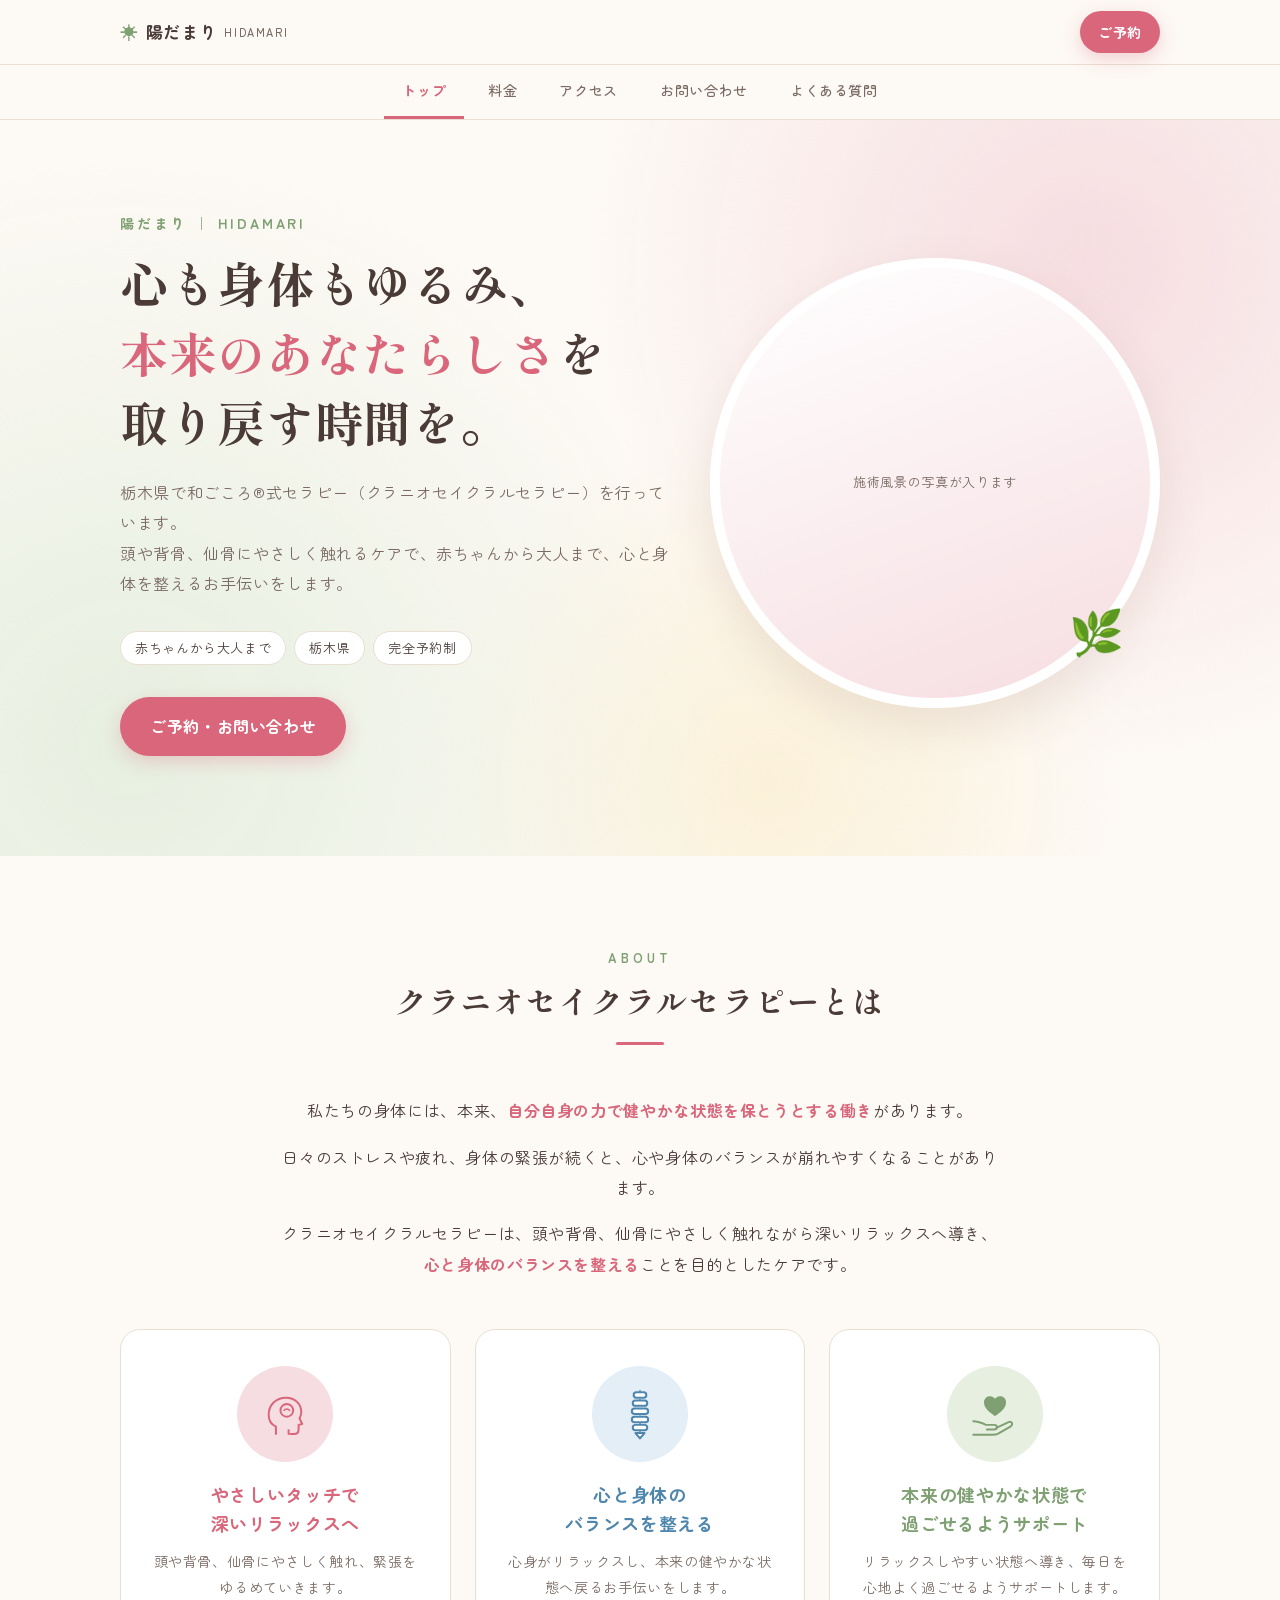
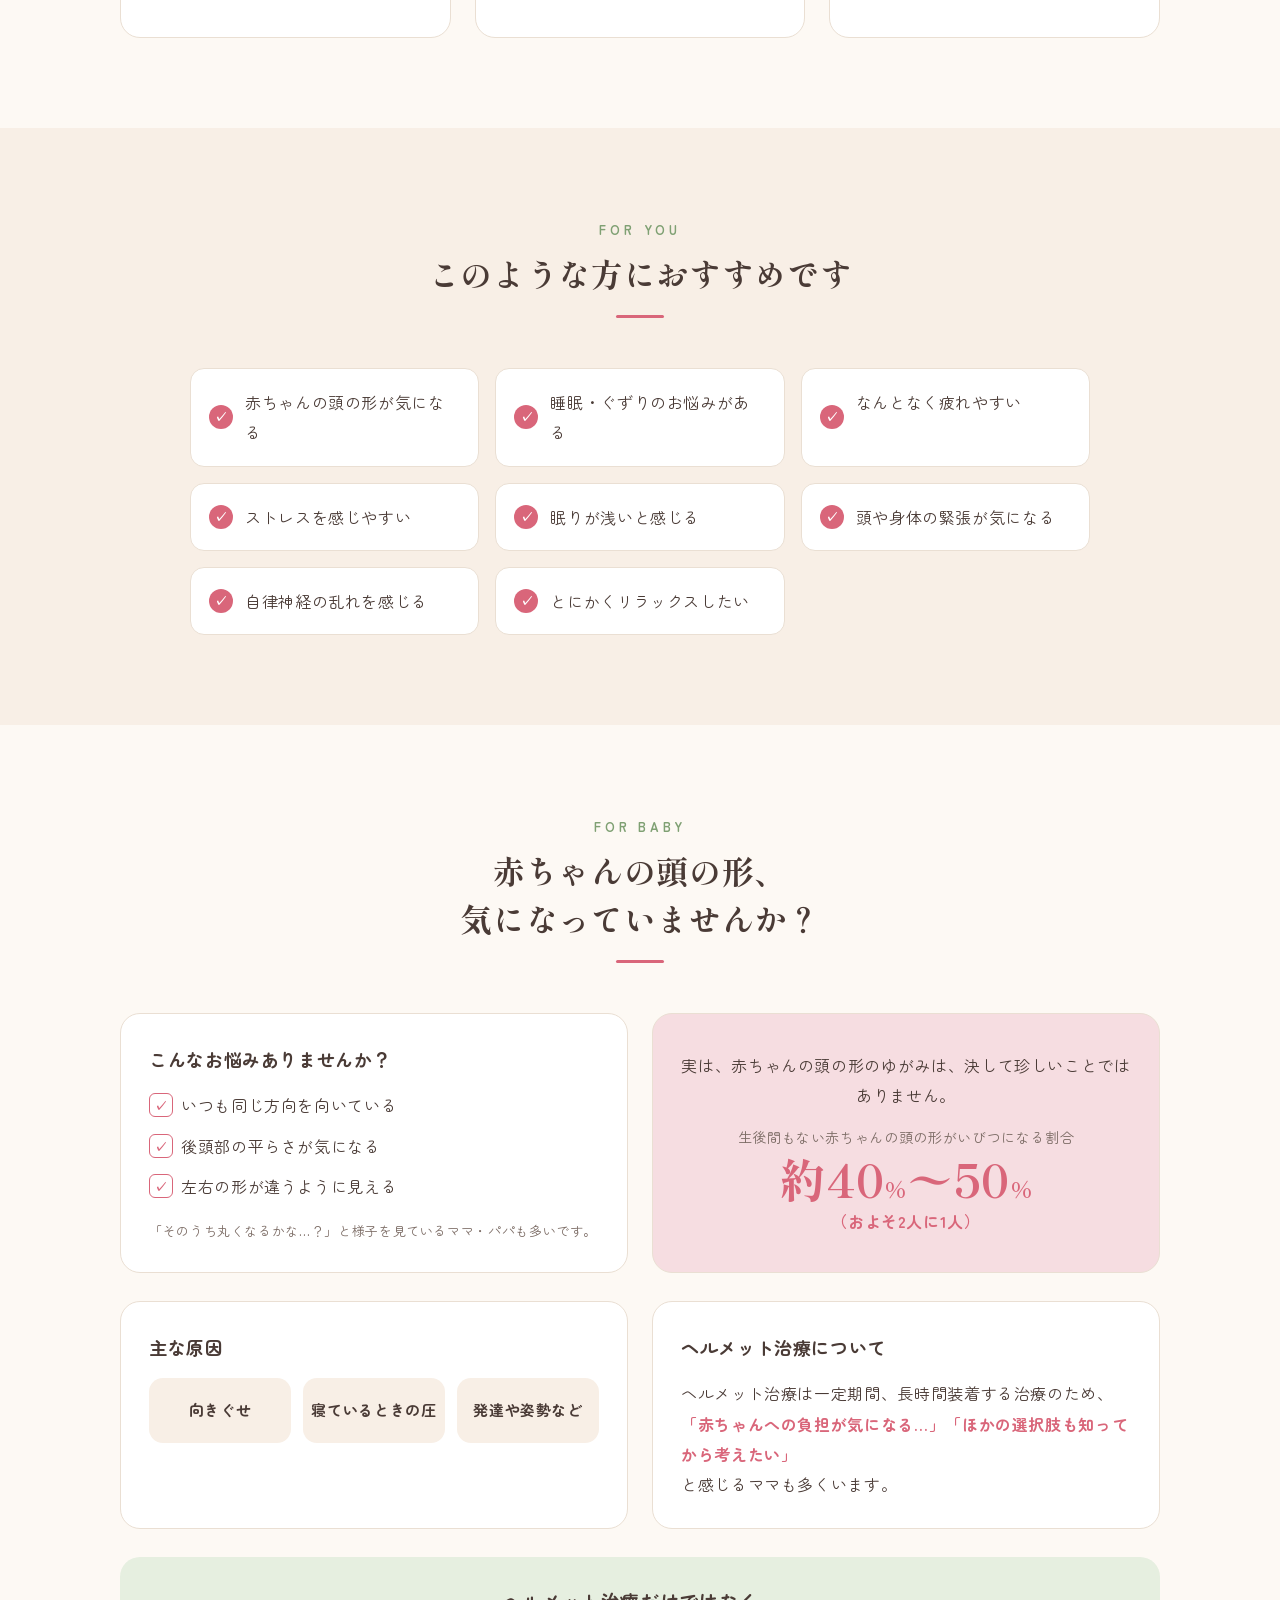
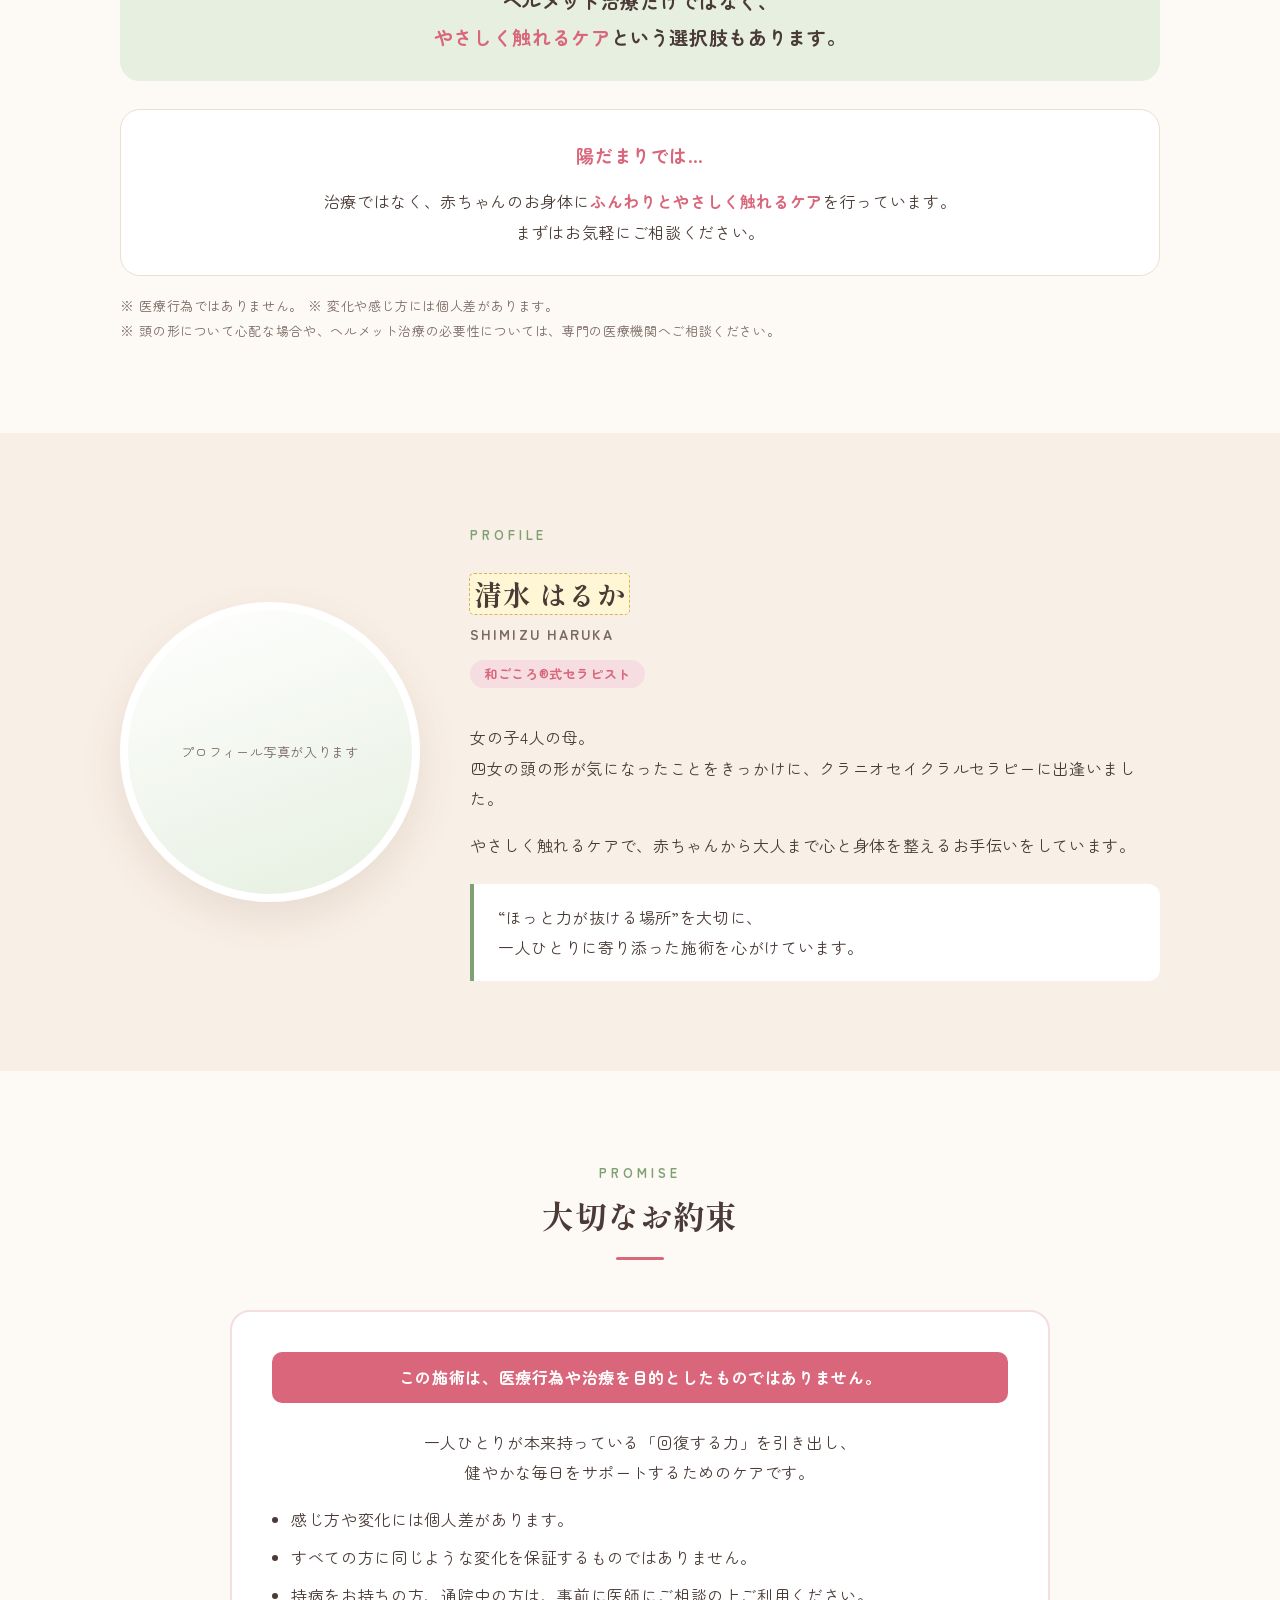
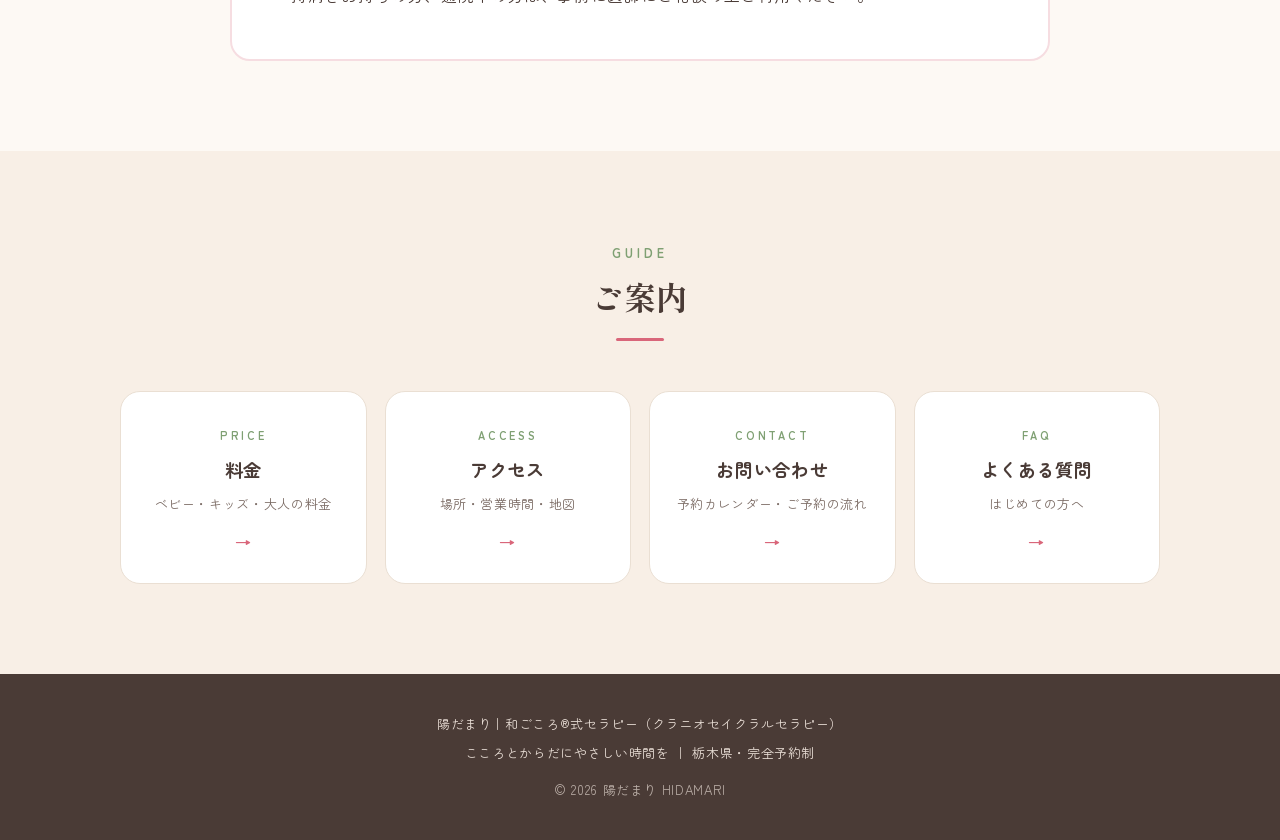
==== index.html @ 3ae7d1ed "Add files via upload" ====
<!doctype html>
<html lang="ja">
<head>
<meta charset="utf-8">
<meta name="viewport" content="width=device-width, initial-scale=1">
<meta name="robots" content="noindex, nofollow">
<title>陽だまり｜和ごころ®式セラピー（栃木県・完全予約制）</title>
<meta name="description" content="栃木県で和ごころ®式セラピー（クラニオセイクラルセラピー）を行っています。赤ちゃんから大人まで、やさしく触れるケアで心と身体を整えるお手伝いをします。完全予約制。">
<link rel="preconnect" href="https://fonts.googleapis.com">
<link rel="preconnect" href="https://fonts.gstatic.com" crossorigin>
<link href="https://fonts.googleapis.com/css2?family=Zen+Maru+Gothic:wght@400;500;700&family=Shippori+Mincho:wght@500;700&display=swap" rel="stylesheet">
<link rel="stylesheet" href="style.css">
</head>
<body>

<header class="site">
  <div class="wrap">
    <a href="index.html" class="logo"><span class="leaf">☀</span>陽だまり <small>HIDAMARI</small></a>
    <a href="contact.html" class="btn small">ご予約</a>
  </div>
  <nav class="tabs" aria-label="ページ">
    <ul>
      <li><a href="index.html" aria-current="page">トップ</a></li>
      <li><a href="price.html">料金</a></li>
      <li><a href="access.html">アクセス</a></li>
      <li><a href="contact.html">お問い合わせ</a></li>
      <li><a href="faq.html">よくある質問</a></li>
    </ul>
  </nav>
</header>

<main>

  <!-- HERO -->
  <div class="hero">
    <div class="wrap">
      <div>
        <div class="eyebrow">陽だまり ｜ HIDAMARI</div>
        <h1 class="mincho">心も身体もゆるみ、<br><em>本来のあなたらしさ</em>を<br>取り戻す時間を。</h1>
        <p class="lead">
          栃木県で和ごころ®式セラピー（クラニオセイクラルセラピー）を行っています。<br>
          頭や背骨、仙骨にやさしく触れるケアで、赤ちゃんから大人まで、心と身体を整えるお手伝いをします。
        </p>
        <div class="tags">
          <span>赤ちゃんから大人まで</span>
          <span>栃木県</span>
          <span>完全予約制</span>
        </div>
        <a href="contact.html" class="btn">ご予約・お問い合わせ</a>
      </div>
      <div class="hero-visual">施術風景の写真が入ります</div>
    </div>
  </div>

  <!-- ABOUT -->
  <section id="about">
    <div class="wrap">
      <div class="sec-head">
        <div class="en">ABOUT</div>
        <h2 class="mincho">クラニオセイクラルセラピーとは</h2>
      </div>
      <div class="about-text">
        <p>私たちの身体には、本来、<strong>自分自身の力で健やかな状態を保とうとする働き</strong>があります。</p>
        <p>日々のストレスや疲れ、身体の緊張が続くと、心や身体のバランスが崩れやすくなることがあります。</p>
        <p>クラニオセイクラルセラピーは、頭や背骨、仙骨にやさしく触れながら深いリラックスへ導き、<strong>心と身体のバランスを整える</strong>ことを目的としたケアです。</p>
      </div>
      <div class="features">
        <div class="feature">
          <div class="icon"><svg viewBox="0 0 64 64" width="58" height="58" fill="none" stroke="#d9667a" stroke-width="2.2" stroke-linecap="round" stroke-linejoin="round" aria-hidden="true">
            <path d="M22 54v-8c-4-2-8-6-8-13 0-11 8-19 19-19 10 0 17 7 17 16 0 3-1 5-2 7l3 6-4 1v5c0 3-2 5-5 5h-4v0"/>
            <path d="M36 54v-4"/>
            <circle cx="34" cy="28" r="7" fill="#f6dde1" stroke="#d9667a"/>
            <path d="M31 28c1-2 5-2 6 0" stroke-width="1.8"/>
          </svg></div>
          <h3>やさしいタッチで<br>深いリラックスへ</h3>
          <p>頭や背骨、仙骨にやさしく触れ、緊張をゆるめていきます。</p>
        </div>
        <div class="feature">
          <div class="icon"><svg viewBox="0 0 64 64" width="58" height="58" fill="none" stroke="#4f86ad" stroke-width="2.2" stroke-linecap="round" stroke-linejoin="round" aria-hidden="true">
            <path d="M32 6v52" stroke-width="1.4" stroke-dasharray="2 3"/>
            <rect x="25" y="8" width="14" height="6" rx="3" fill="#fff"/>
            <rect x="24" y="17" width="16" height="6" rx="3" fill="#fff"/>
            <rect x="23" y="26" width="18" height="6" rx="3" fill="#fff"/>
            <rect x="23" y="35" width="18" height="6" rx="3" fill="#fff"/>
            <rect x="24" y="44" width="16" height="6" rx="3" fill="#fff"/>
            <path d="M27 53h10l-5 6z" fill="#fff"/>
          </svg></div>
          <h3>心と身体の<br>バランスを整える</h3>
          <p>心身がリラックスし、本来の健やかな状態へ戻るお手伝いをします。</p>
        </div>
        <div class="feature">
          <div class="icon"><svg viewBox="0 0 64 64" width="58" height="58" fill="none" stroke="#7fa073" stroke-width="2.2" stroke-linecap="round" stroke-linejoin="round" aria-hidden="true">
            <path d="M32 33c-6-4-11-8-11-13a5.5 5.5 0 0 1 11-2 5.5 5.5 0 0 1 11 2c0 5-5 9-11 13z" fill="#7fa073"/>
            <path d="M8 40c6 0 10 2 14 4h9c2 0 3 1 3 2.5S33 49 31 49h-8"/>
            <path d="M34 47l13-6c2-1 4 0 4 2 0 1-1 2-2 3L35 54c-2 1-4 1-6 1H8"/>
          </svg></div>
          <h3>本来の健やかな状態で<br>過ごせるようサポート</h3>
          <p>リラックスしやすい状態へ導き、毎日を心地よく過ごせるようサポートします。</p>
        </div>
      </div>
    </div>
  </section>

  <!-- RECOMMEND -->
  <section class="alt">
    <div class="wrap">
      <div class="sec-head">
        <div class="en">FOR YOU</div>
        <h2 class="mincho">このような方におすすめです</h2>
      </div>
      <ul class="recommend">
        <li>赤ちゃんの頭の形が気になる</li>
        <li>睡眠・ぐずりのお悩みがある</li>
        <li>なんとなく疲れやすい</li>
        <li>ストレスを感じやすい</li>
        <li>眠りが浅いと感じる</li>
        <li>頭や身体の緊張が気になる</li>
        <li>自律神経の乱れを感じる</li>
        <li>とにかくリラックスしたい</li>
      </ul>
    </div>
  </section>

  <!-- BABY HEAD SHAPE -->
  <section id="baby">
    <div class="wrap">
      <div class="sec-head">
        <div class="en">FOR BABY</div>
        <h2 class="mincho">赤ちゃんの頭の形、<br>気になっていませんか？</h2>
      </div>
      <div class="head-intro">
        <div class="box">
          <h3>こんなお悩みありませんか？</h3>
          <ul class="checks">
            <li>いつも同じ方向を向いている</li>
            <li>後頭部の平らさが気になる</li>
            <li>左右の形が違うように見える</li>
          </ul>
          <p class="small-note">「そのうち丸くなるかな…？」と様子を見ているママ・パパも多いです。</p>
        </div>
        <div class="box stat">
          <p style="margin:0">実は、赤ちゃんの頭の形のゆがみは、決して珍しいことではありません。</p>
          <p style="margin:14px 0 0;font-size:14px;color:var(--ink-soft)">生後間もない赤ちゃんの頭の形がいびつになる割合</p>
          <div class="num">約40<small>%</small>〜50<small>%</small></div>
          <p style="margin:0;color:var(--rose);font-weight:700">（およそ2人に1人）</p>
        </div>
      </div>
      <div class="head-intro">
        <div class="box">
          <h3>主な原因</h3>
          <div class="causes">
            <div>向きぐせ</div>
            <div>寝ているときの圧</div>
            <div>発達や姿勢など</div>
          </div>
        </div>
        <div class="box">
          <h3>ヘルメット治療について</h3>
          <p style="margin:0">ヘルメット治療は一定期間、長時間装着する治療のため、<br><strong style="color:var(--rose)">「赤ちゃんへの負担が気になる…」「ほかの選択肢も知ってから考えたい」</strong><br>と感じるママも多くいます。</p>
        </div>
      </div>
      <div class="choice">ヘルメット治療だけではなく、<br><em>やさしく触れるケア</em>という選択肢もあります。</div>
      <div class="box" style="text-align:center">
        <h3 style="color:var(--rose)">陽だまりでは…</h3>
        <p style="margin:0">治療ではなく、赤ちゃんのお身体に<strong style="color:var(--rose)">ふんわりとやさしく触れるケア</strong>を行っています。<br>まずはお気軽にご相談ください。</p>
      </div>
      <p class="small-note">※ 医療行為ではありません。 ※ 変化や感じ方には個人差があります。<br>※ 頭の形について心配な場合や、ヘルメット治療の必要性については、専門の医療機関へご相談ください。</p>
    </div>
  </section>

  <!-- PROFILE -->
  <section id="profile" class="alt">
    <div class="wrap profile">
      <div class="photo">プロフィール写真が入ります</div>
      <div>
        <div class="sec-head" style="text-align:inherit;margin-bottom:20px">
          <div class="en">PROFILE</div>
        </div>
        <h2 class="name mincho"><span class="placeholder">清水 はるか</span><small>SHIMIZU HARUKA</small></h2>
        <span class="role">和ごころ®式セラピスト</span>
        <p>女の子4人の母。<br>四女の頭の形が気になったことをきっかけに、クラニオセイクラルセラピーに出逢いました。</p>
        <p>やさしく触れるケアで、赤ちゃんから大人まで心と身体を整えるお手伝いをしています。</p>
        <blockquote>“ほっと力が抜ける場所”を大切に、<br>一人ひとりに寄り添った施術を心がけています。</blockquote>
      </div>
    </div>
  </section>

  <!-- PROMISE -->
  <section>
    <div class="wrap">
      <div class="sec-head">
        <div class="en">PROMISE</div>
        <h2 class="mincho">大切なお約束</h2>
      </div>
      <div class="promise">
        <div class="ribbon">この施術は、医療行為や治療を目的としたものではありません。</div>
        <p style="text-align:center;margin-top:0">一人ひとりが本来持っている「回復する力」を引き出し、<br>健やかな毎日をサポートするためのケアです。</p>
        <ul>
          <li>感じ方や変化には個人差があります。</li>
          <li>すべての方に同じような変化を保証するものではありません。</li>
          <li>持病をお持ちの方、通院中の方は、事前に医師にご相談の上ご利用ください。</li>
        </ul>
      </div>
    </div>
  </section>

  <!-- PAGE GUIDE -->
  <section class="alt">
    <div class="wrap">
      <div class="sec-head">
        <div class="en">GUIDE</div>
        <h2 class="mincho">ご案内</h2>
      </div>
      <div class="guide">
        <a href="price.html"><span class="g-en">PRICE</span><strong>料金</strong><span class="desc">ベビー・キッズ・大人の料金</span><span class="arrow">→</span></a>
        <a href="access.html"><span class="g-en">ACCESS</span><strong>アクセス</strong><span class="desc">場所・営業時間・地図</span><span class="arrow">→</span></a>
        <a href="contact.html"><span class="g-en">CONTACT</span><strong>お問い合わせ</strong><span class="desc">予約カレンダー・ご予約の流れ</span><span class="arrow">→</span></a>
        <a href="faq.html"><span class="g-en">FAQ</span><strong>よくある質問</strong><span class="desc">はじめての方へ</span><span class="arrow">→</span></a>
      </div>
    </div>
  </section>

</main>

<div class="float-cta"><a href="contact.html" class="btn">ご予約・お問い合わせ</a></div>

<footer>
  <p>陽だまり｜和ごころ®式セラピー（クラニオセイクラルセラピー）</p>
  <p>こころとからだにやさしい時間を ｜ 栃木県・完全予約制</p>
  <p style="margin-top:12px;opacity:.7">&copy; 2026 陽だまり HIDAMARI</p>
</footer>

</body>
</html>
---- style.css ----
:root {
  --bg: #fdf9f4;
  --bg-soft: #f8efe6;
  --card: #ffffff;
  --ink: #4a3b36;
  --ink-soft: #7a6a63;
  --rose: #d9667a;
  --rose-soft: #f6dde1;
  --sage: #7fa073;
  --sage-soft: #e6efe0;
  --sky: #8db6d4;
  --sky-soft: #e3eef6;
  --gold: #d8c39a;
  --line: #eadfd3;
  --radius: 20px;
}
* { box-sizing: border-box; }
html { scroll-behavior: smooth; }
body {
  margin: 0;
  background: var(--bg);
  color: var(--ink);
  font-family: "Zen Maru Gothic", "Hiragino Maru Gothic ProN", "Yu Gothic", sans-serif;
  font-size: 16px;
  line-height: 1.9;
  letter-spacing: .04em;
}
img { max-width: 100%; display: block; }
a { color: inherit; }
.wrap { max-width: 1080px; margin: 0 auto; padding: 0 20px; }
.mincho { font-family: "Shippori Mincho", "Yu Mincho", serif; }

/* ---------- header ---------- */
header.site {
  position: sticky; top: 0; z-index: 50;
  background: rgba(253, 249, 244, .92);
  backdrop-filter: blur(8px);
  border-bottom: 1px solid var(--line);
}
header.site .wrap { display: flex; align-items: center; justify-content: space-between; height: 64px; }
.logo { font-weight: 700; font-size: 17px; text-decoration: none; display: flex; align-items: center; gap: 8px; }
.logo .leaf { color: var(--sage); }
.logo small { font-size: 11px; font-weight: 500; color: var(--ink-soft); letter-spacing: .15em; }

/* page tabs */
nav.tabs { border-top: 1px solid var(--line); }
nav.tabs ul { list-style: none; margin: 0 auto; padding: 0 20px; max-width: 1080px; display: flex; justify-content: center; gap: 6px; }
nav.tabs a {
  display: block; padding: 12px 18px; text-decoration: none; color: var(--ink-soft); font-size: 14px; font-weight: 500;
  border-bottom: 3px solid transparent; white-space: nowrap;
}
nav.tabs a:hover { color: var(--rose); }
nav.tabs a[aria-current="page"] { color: var(--rose); border-bottom-color: var(--rose); font-weight: 700; }

/* page title (sub pages) */
.page-title {
  text-align: center; padding: 60px 20px 50px;
  background:
    radial-gradient(circle at 15% 30%, var(--rose-soft) 0, transparent 40%),
    radial-gradient(circle at 85% 70%, var(--sage-soft) 0, transparent 40%), var(--bg);
}
.page-title .en { color: var(--sage); font-size: 13px; letter-spacing: .3em; font-weight: 700; }
.page-title h1 { font-size: clamp(26px, 4vw, 36px); margin: 6px 0 0; }
.page-title p { color: var(--ink-soft); margin: 12px 0 0; }

/* page guide cards (top page) */
.guide { display: grid; grid-template-columns: repeat(4, 1fr); gap: 18px; }
.guide a {
  display: block; text-decoration: none; background: #fff; border: 1px solid var(--line); border-radius: var(--radius);
  padding: 26px 20px; text-align: center; transition: transform .2s, border-color .2s;
}
.guide a:hover { transform: translateY(-3px); border-color: var(--rose); }
.guide .g-en { font-size: 11px; letter-spacing: .25em; color: var(--sage); font-weight: 700; }
.guide strong { display: block; font-size: 18px; margin: 4px 0 6px; }
.guide span.desc { display: block; font-size: 13px; color: var(--ink-soft); }
.guide .arrow { display: inline-block; margin-top: 10px; color: var(--rose); font-weight: 700; }
.btn {
  display: inline-flex; align-items: center; justify-content: center; gap: 8px;
  padding: 14px 30px; border-radius: 999px;
  background: var(--rose); color: #fff; text-decoration: none; font-weight: 700;
  box-shadow: 0 6px 18px rgba(217, 102, 122, .28);
  transition: transform .2s, box-shadow .2s;
}
.btn:hover { transform: translateY(-2px); box-shadow: 0 10px 22px rgba(217, 102, 122, .34); }
.btn.small { padding: 8px 18px; font-size: 14px; }
.btn.ghost { background: #fff; color: var(--rose); border: 1.5px solid var(--rose); box-shadow: none; }

/* ---------- hero ---------- */
.hero {
  position: relative; overflow: hidden;
  background:
    radial-gradient(circle at 85% 20%, var(--rose-soft) 0, transparent 40%),
    radial-gradient(circle at 10% 85%, var(--sage-soft) 0, transparent 45%),
    radial-gradient(circle at 60% 90%, #fbf1d9 0, transparent 35%),
    var(--bg);
  padding: 90px 0 100px;
}
.hero .wrap { display: grid; grid-template-columns: 1.1fr .9fr; gap: 40px; align-items: center; }
.hero .eyebrow { color: var(--sage); font-weight: 700; font-size: 14px; letter-spacing: .2em; }
.hero h1 { font-size: clamp(30px, 5vw, 48px); line-height: 1.45; margin: 12px 0 20px; font-weight: 700; }
.hero h1 em { font-style: normal; color: var(--rose); }
.hero p.lead { color: var(--ink-soft); margin: 0 0 32px; }
.hero .tags { display: flex; flex-wrap: wrap; gap: 8px; margin-bottom: 32px; }
.hero .tags span { background: #fff; border: 1px solid var(--line); padding: 4px 14px; border-radius: 999px; font-size: 13px; }
.hero-visual {
  aspect-ratio: 1; border-radius: 50%;
  background: linear-gradient(160deg, #fff 0%, var(--rose-soft) 100%);
  border: 10px solid #fff; box-shadow: 0 20px 50px rgba(120, 80, 60, .12);
  display: grid; place-items: center; text-align: center; color: var(--ink-soft); font-size: 13px;
  position: relative;
}
.hero-visual::after {
  content: "🌿"; position: absolute; right: 6%; bottom: 6%; font-size: 44px;
}

/* ---------- sections ---------- */
section { padding: 90px 0; }
section.alt { background: var(--bg-soft); }
.sec-head { text-align: center; margin-bottom: 50px; }
.sec-head .en { color: var(--sage); font-size: 13px; letter-spacing: .3em; font-weight: 700; }
.sec-head h2 { font-size: clamp(24px, 3.4vw, 32px); margin: 6px 0 0; line-height: 1.5; }
.sec-head h2::after {
  content: ""; display: block; width: 48px; height: 3px; border-radius: 3px;
  background: var(--rose); margin: 18px auto 0;
}

/* about */
.about-text { max-width: 720px; margin: 0 auto 50px; text-align: center; }
.about-text strong { color: var(--rose); }
.features { display: grid; grid-template-columns: repeat(3, 1fr); gap: 24px; }
.feature {
  background: var(--card); border-radius: var(--radius); padding: 36px 26px; text-align: center;
  border: 1px solid var(--line);
}
.feature .icon { width: 96px; height: 96px; border-radius: 50%; margin: 0 auto 18px; display: grid; place-items: center; font-size: 42px; }
.feature:nth-child(1) .icon { background: var(--rose-soft); }
.feature:nth-child(2) .icon { background: var(--sky-soft); }
.feature:nth-child(3) .icon { background: var(--sage-soft); }
.feature h3 { font-size: 18px; margin: 0 0 10px; line-height: 1.6; }
.feature:nth-child(1) h3 { color: var(--rose); }
.feature:nth-child(2) h3 { color: #4f86ad; }
.feature:nth-child(3) h3 { color: var(--sage); }
.feature p { margin: 0; font-size: 14px; color: var(--ink-soft); }

/* recommend */
.recommend { display: grid; grid-template-columns: repeat(auto-fit, minmax(230px, 1fr)); gap: 16px; max-width: 900px; margin: 0 auto; }
.recommend li {
  list-style: none; background: #fff; border-radius: 14px; padding: 18px 20px 18px 54px; position: relative;
  border: 1px solid var(--line);
}
.recommend li::before {
  content: "✓"; position: absolute; left: 18px; top: 50%; transform: translateY(-50%);
  width: 24px; height: 24px; border-radius: 50%; background: var(--rose); color: #fff;
  display: grid; place-items: center; font-size: 13px; font-weight: 700;
}
.recommend { padding: 0; }

/* profile */
.profile { display: grid; grid-template-columns: 300px 1fr; gap: 50px; align-items: center; }
.profile .photo {
  aspect-ratio: 1; border-radius: 50%; background: linear-gradient(160deg, #fff, var(--sage-soft));
  border: 8px solid #fff; box-shadow: 0 16px 40px rgba(120, 80, 60, .12);
  display: grid; place-items: center; color: var(--ink-soft); font-size: 13px; text-align: center;
}
.profile .name { font-size: 28px; margin: 0; }
.profile .name small { display: block; font-size: 14px; color: var(--ink-soft); font-family: "Zen Maru Gothic", sans-serif; letter-spacing: .15em; }
.profile .role { display: inline-block; background: var(--rose-soft); color: var(--rose); font-size: 13px; padding: 2px 14px; border-radius: 999px; margin: 12px 0 18px; font-weight: 700; }
.profile blockquote { margin: 24px 0 0; padding: 18px 24px; background: #fff; border-left: 4px solid var(--sage); border-radius: 0 12px 12px 0; }

/* menu */
.menu { display: grid; grid-template-columns: repeat(3, 1fr); gap: 24px; }
.menu-card { background: #fff; border-radius: var(--radius); padding: 36px 24px 28px; border: 1px solid var(--line); position: relative; text-align: center; }
.menu-card.baby { background: #fdf0f2; }
.menu-card.kids { background: #f0f6ec; }
.menu-card.adult { background: #fdf6e9; }
.menu-card .tag { position: absolute; top: -12px; left: 50%; transform: translateX(-50%); background: var(--sage); color: #fff; font-size: 12px; padding: 2px 14px; border-radius: 999px; font-weight: 700; }
.menu-card.baby .tag { background: var(--rose); }
.menu-card.adult .tag { background: #c9a56a; }
.menu-card h3 { margin: 0 0 6px; font-size: 20px; }
.menu-card .price { font-size: 38px; font-weight: 700; color: var(--rose); font-family: "Shippori Mincho", serif; margin: 4px 0 10px; }
.menu-card .price small { font-size: 16px; color: var(--ink-soft); font-weight: 400; margin-left: 2px; }
.menu-card .meta { color: var(--ink-soft); font-size: 14px; }

/* head shape */
.head-intro { display: grid; grid-template-columns: 1fr 1fr; gap: 24px; margin-bottom: 28px; }
.box { background: #fff; border: 1px solid var(--line); border-radius: var(--radius); padding: 28px; }
.box h3 { margin: 0 0 14px; font-size: 18px; }
.checks { list-style: none; padding: 0; margin: 0; }
.checks li { padding-left: 32px; position: relative; margin-bottom: 10px; }
.checks li::before { content: "✓"; position: absolute; left: 0; top: 3px; width: 22px; height: 22px; border-radius: 6px; border: 1.5px solid var(--rose); color: var(--rose); display: grid; place-items: center; font-size: 13px; font-weight: 700; }
.stat { text-align: center; background: var(--rose-soft); display: flex; flex-direction: column; justify-content: center; }
.stat .num { font-size: 46px; font-weight: 700; color: var(--rose); line-height: 1.2; font-family: "Shippori Mincho", serif; }
.stat .num small { font-size: 22px; }
.causes { display: grid; grid-template-columns: repeat(3, 1fr); gap: 12px; text-align: center; }
.causes div { background: var(--bg-soft); border-radius: 14px; padding: 18px 8px; font-weight: 700; font-size: 15px; }
.choice { text-align: center; background: var(--sage-soft); border-radius: var(--radius); padding: 26px 20px; margin: 28px 0; font-size: 19px; font-weight: 700; }
.choice em { font-style: normal; color: var(--rose); }
.small-note { font-size: 13px; color: var(--ink-soft); margin: 18px 0 0; }
.note { text-align: center; color: var(--ink-soft); font-size: 13px; margin-top: 24px; }
.placeholder { background: #fff6d6; outline: 1px dashed #d8b64a; border-radius: 4px; padding: 0 4px; }

/* flow */
.flow { display: grid; grid-template-columns: repeat(4, 1fr); gap: 20px; counter-reset: step; }
.flow .step { background: #fff; border-radius: var(--radius); padding: 30px 22px 26px; text-align: center; border: 1px solid var(--line); position: relative; }
.flow .step::before {
  counter-increment: step; content: "STEP " counter(step);
  display: inline-block; font-size: 12px; font-weight: 700; letter-spacing: .15em; color: var(--sage);
  margin-bottom: 8px;
}
.flow .step h3 { margin: 0 0 8px; font-size: 17px; }
.flow .step p { margin: 0; font-size: 14px; color: var(--ink-soft); }

/* promise */
.promise { max-width: 820px; margin: 0 auto; background: #fff; border: 2px solid var(--rose-soft); border-radius: var(--radius); padding: 40px; }
.promise .ribbon { background: var(--rose); color: #fff; text-align: center; font-weight: 700; padding: 10px 16px; border-radius: 10px; margin-bottom: 24px; }
.promise ul { margin: 0; padding-left: 1.2em; }
.promise li { margin-bottom: 8px; }

/* faq */
.faq { max-width: 820px; margin: 0 auto; }
.faq details { background: #fff; border-radius: 14px; border: 1px solid var(--line); margin-bottom: 12px; overflow: hidden; }
.faq summary { cursor: pointer; padding: 20px 52px 20px 56px; font-weight: 700; position: relative; list-style: none; }
.faq summary::-webkit-details-marker { display: none; }
.faq summary::before { content: "Q"; position: absolute; left: 22px; color: var(--rose); font-size: 20px; top: 15px; }
.faq summary::after { content: "+"; position: absolute; right: 22px; top: 14px; font-size: 22px; color: var(--ink-soft); transition: transform .2s; }
.faq details[open] summary::after { transform: rotate(45deg); }
.faq .a { padding: 0 24px 22px 56px; color: var(--ink-soft); position: relative; }
.faq .a::before { content: "A"; position: absolute; left: 22px; color: var(--sage); font-size: 20px; font-weight: 700; top: -4px; }

/* contact */
.contact { text-align: center; background:
    radial-gradient(circle at 15% 20%, var(--rose-soft) 0, transparent 40%),
    radial-gradient(circle at 85% 80%, var(--sage-soft) 0, transparent 40%), var(--bg); }
.contact .info { display: inline-grid; grid-template-columns: auto auto; gap: 8px 24px; text-align: left; background: #fff; padding: 24px 32px; border-radius: var(--radius); border: 1px solid var(--line); margin: 10px 0 34px; }
.contact .info dt { color: var(--ink-soft); font-size: 14px; }
.contact .info dd { margin: 0; font-weight: 700; }
.contact .btns { display: flex; gap: 14px; justify-content: center; flex-wrap: wrap; }

section[id] { scroll-margin-top: 120px; }

/* calendar */
.booking { display: grid; grid-template-columns: 1.2fr 1fr; gap: 28px; max-width: 980px; margin: 0 auto; }
.cal, .slots { background: #fff; border: 1px solid var(--line); border-radius: var(--radius); padding: 24px; }
.cal-head { display: flex; align-items: center; justify-content: space-between; margin-bottom: 14px; }
.cal-head strong { font-size: 18px; }
.cal-head button { border: 1px solid var(--line); background: #fff; width: 38px; height: 38px; border-radius: 50%; cursor: pointer; font-size: 16px; color: var(--ink); }
.cal-head button:disabled { opacity: .3; cursor: default; }
.cal-grid { display: grid; grid-template-columns: repeat(7, 1fr); gap: 6px; text-align: center; }
.cal-grid .dow { font-size: 12px; color: var(--ink-soft); padding-bottom: 4px; }
.cal-grid .dow:first-child { color: var(--rose); }
.cal-grid .dow:last-child { color: #4f86ad; }
.day {
  aspect-ratio: 1; border-radius: 12px; border: 1px solid transparent; background: none;
  font: inherit; font-size: 14px; color: #c9bdb5; display: flex; flex-direction: column; align-items: center; justify-content: center; line-height: 1.2;
}
.day .mark { font-size: 11px; margin-top: 2px; }
.day.open { color: var(--ink); background: var(--sage-soft); cursor: pointer; }
.day.open .mark { color: var(--sage); }
.day.few .mark { color: #d38a2c; }
.day.full { color: var(--ink-soft); }
.day.open:hover { border-color: var(--sage); }
.day.selected { background: var(--rose); color: #fff; }
.day.selected .mark { color: #fff; }
.legend { display: flex; gap: 16px; font-size: 12px; color: var(--ink-soft); margin-top: 14px; flex-wrap: wrap; }
.slots h3 { margin: 0 0 4px; font-size: 17px; }
.slots .hint { font-size: 13px; color: var(--ink-soft); margin: 0 0 16px; }
.slot-list { display: grid; grid-template-columns: 1fr 1fr; gap: 10px; margin-bottom: 18px; }
.slot-list button {
  font: inherit; padding: 10px; border-radius: 12px; border: 1.5px solid var(--sage); background: #fff; color: var(--ink); cursor: pointer;
}
.slot-list button:disabled { border-color: var(--line); color: #c9bdb5; text-decoration: line-through; cursor: default; }
.slot-list button.selected { background: var(--rose); border-color: var(--rose); color: #fff; }
.slots select { width: 100%; font: inherit; padding: 10px 12px; border-radius: 12px; border: 1px solid var(--line); margin-bottom: 16px; background: #fff; color: var(--ink); }
.summary { background: var(--bg-soft); border-radius: 12px; padding: 14px 16px; font-size: 14px; margin-bottom: 16px; white-space: pre-line; }
.slots .btn { width: 100%; }
.slots .btn[aria-disabled="true"] { opacity: .45; pointer-events: none; }
.copied { font-size: 13px; color: var(--sage); text-align: center; margin: 10px 0 0; min-height: 1.4em; }

/* access */
.access { display: grid; grid-template-columns: 1fr 1.3fr; gap: 28px; align-items: stretch; }
.access .info-box { background: #fff; border: 1px solid var(--line); border-radius: var(--radius); padding: 28px; }
.access .info-box dl { margin: 0; display: grid; grid-template-columns: auto 1fr; gap: 10px 18px; }
.access .info-box dt { color: var(--ink-soft); font-size: 14px; }
.access .info-box dd { margin: 0; font-weight: 700; }
.access .map { border-radius: var(--radius); overflow: hidden; border: 1px solid var(--line); min-height: 320px; }
.access .map iframe { width: 100%; height: 100%; min-height: 320px; border: 0; display: block; }

footer { background: var(--ink); color: #e9ded6; text-align: center; padding: 34px 20px; font-size: 13px; }
footer p { margin: 4px 0; }

/* mobile CTA */
.float-cta { display: none; }

@media (max-width: 860px) {
  header.site .wrap { height: 54px; }
  nav.tabs ul { justify-content: space-between; overflow-x: auto; padding: 0 4px; gap: 0; scrollbar-width: none; }
  nav.tabs ul::-webkit-scrollbar { display: none; }
  nav.tabs a { padding: 10px 7px; font-size: 12.5px; letter-spacing: 0; }
  .guide { grid-template-columns: 1fr 1fr; }
  .page-title { padding: 40px 16px 34px; }
  .hero { padding: 50px 0 70px; }
  .hero .wrap { grid-template-columns: 1fr; }
  .hero-visual { max-width: 300px; margin: 0 auto; order: -1; }
  .features, .menu { grid-template-columns: 1fr; }
  .flow { grid-template-columns: 1fr 1fr; }
  .profile { grid-template-columns: 1fr; text-align: center; }
  .profile .photo { max-width: 240px; margin: 0 auto; }
  .profile blockquote { text-align: left; }
  .booking, .access, .head-intro { grid-template-columns: 1fr; }
  .choice { font-size: 16px; }
  section { padding: 64px 0; }
  .promise { padding: 26px 20px; }
  .float-cta {
    display: block; position: fixed; left: 16px; right: 16px; bottom: 16px; z-index: 60;
  }
  .float-cta .btn { width: 100%; }
  footer { padding-bottom: 90px; }
}
@media (max-width: 480px) {
  .wrap { padding: 0 16px; }
  .flow { grid-template-columns: 1fr; }
  .contact .info { grid-template-columns: 1fr; gap: 2px; }
  .cal, .slots { padding: 18px 14px; }
  .cal-grid { gap: 4px; }
  .contact .info dd { margin-bottom: 10px; }
}
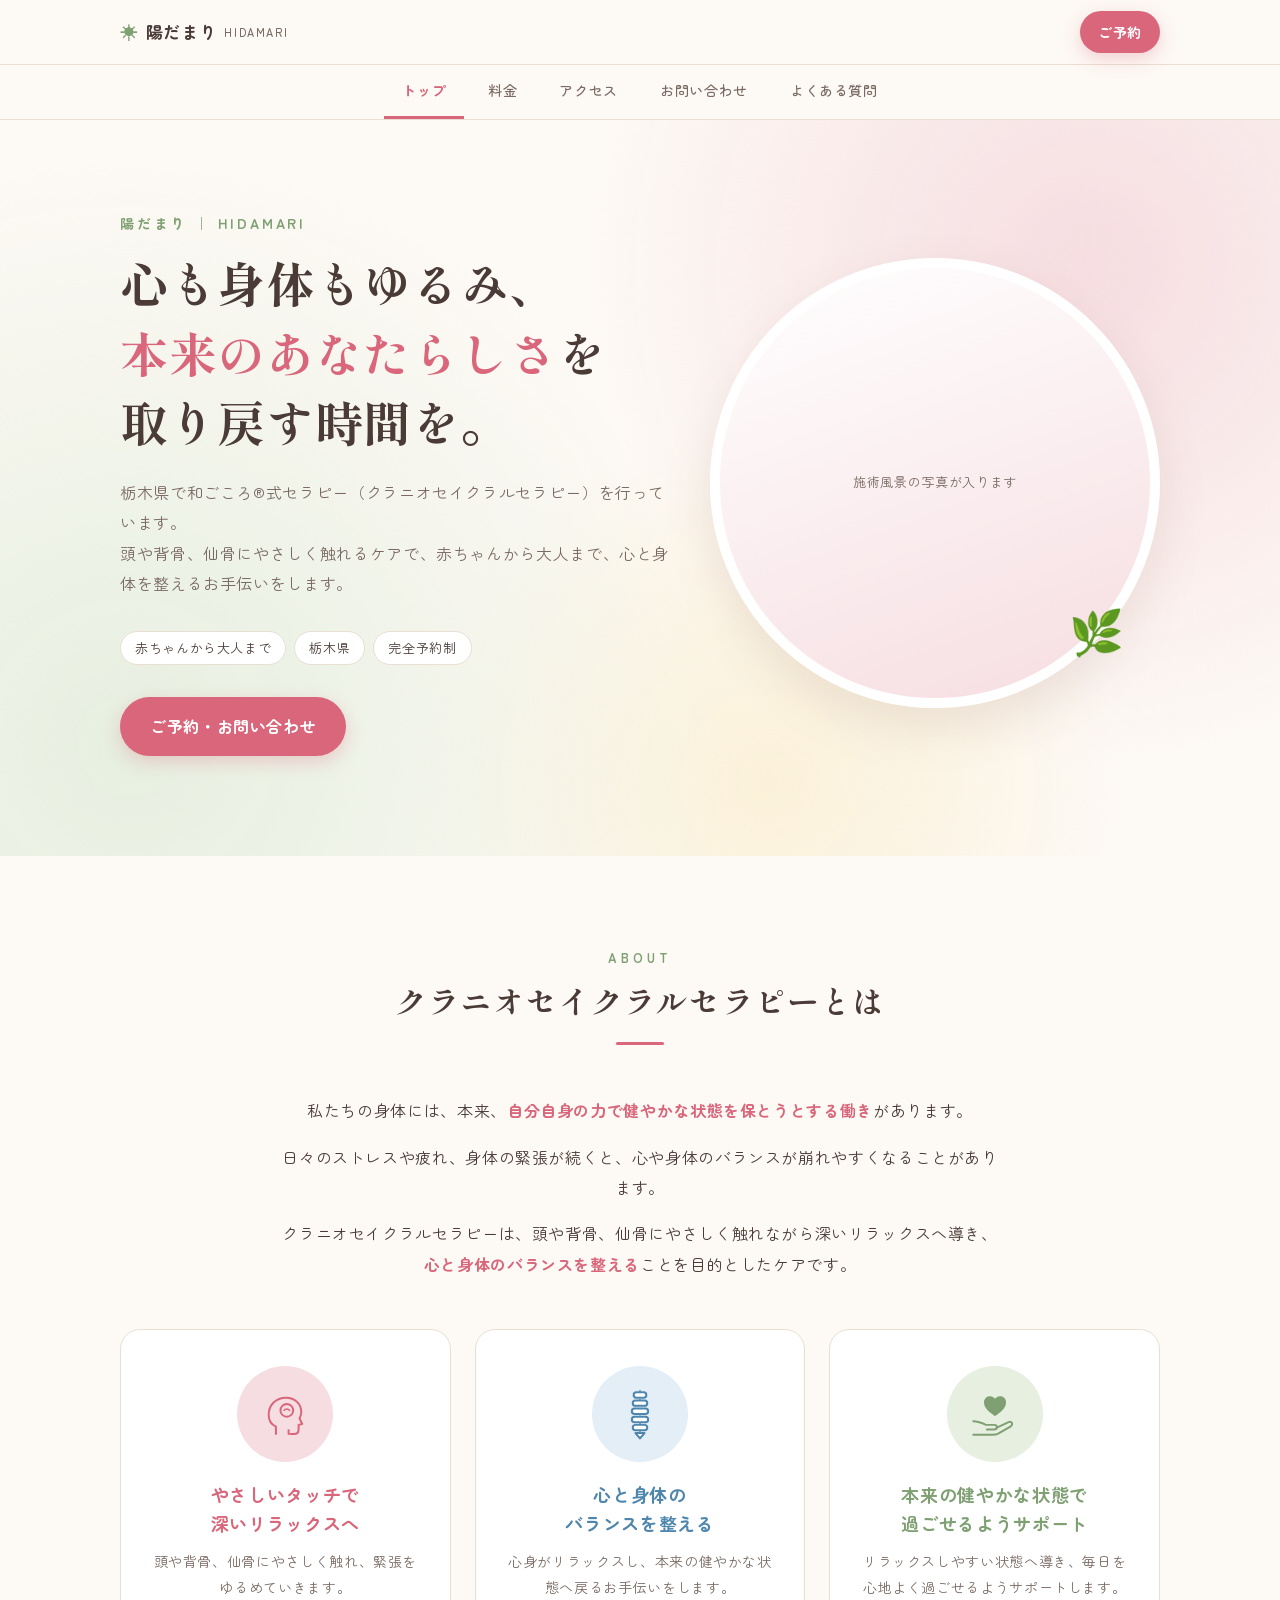
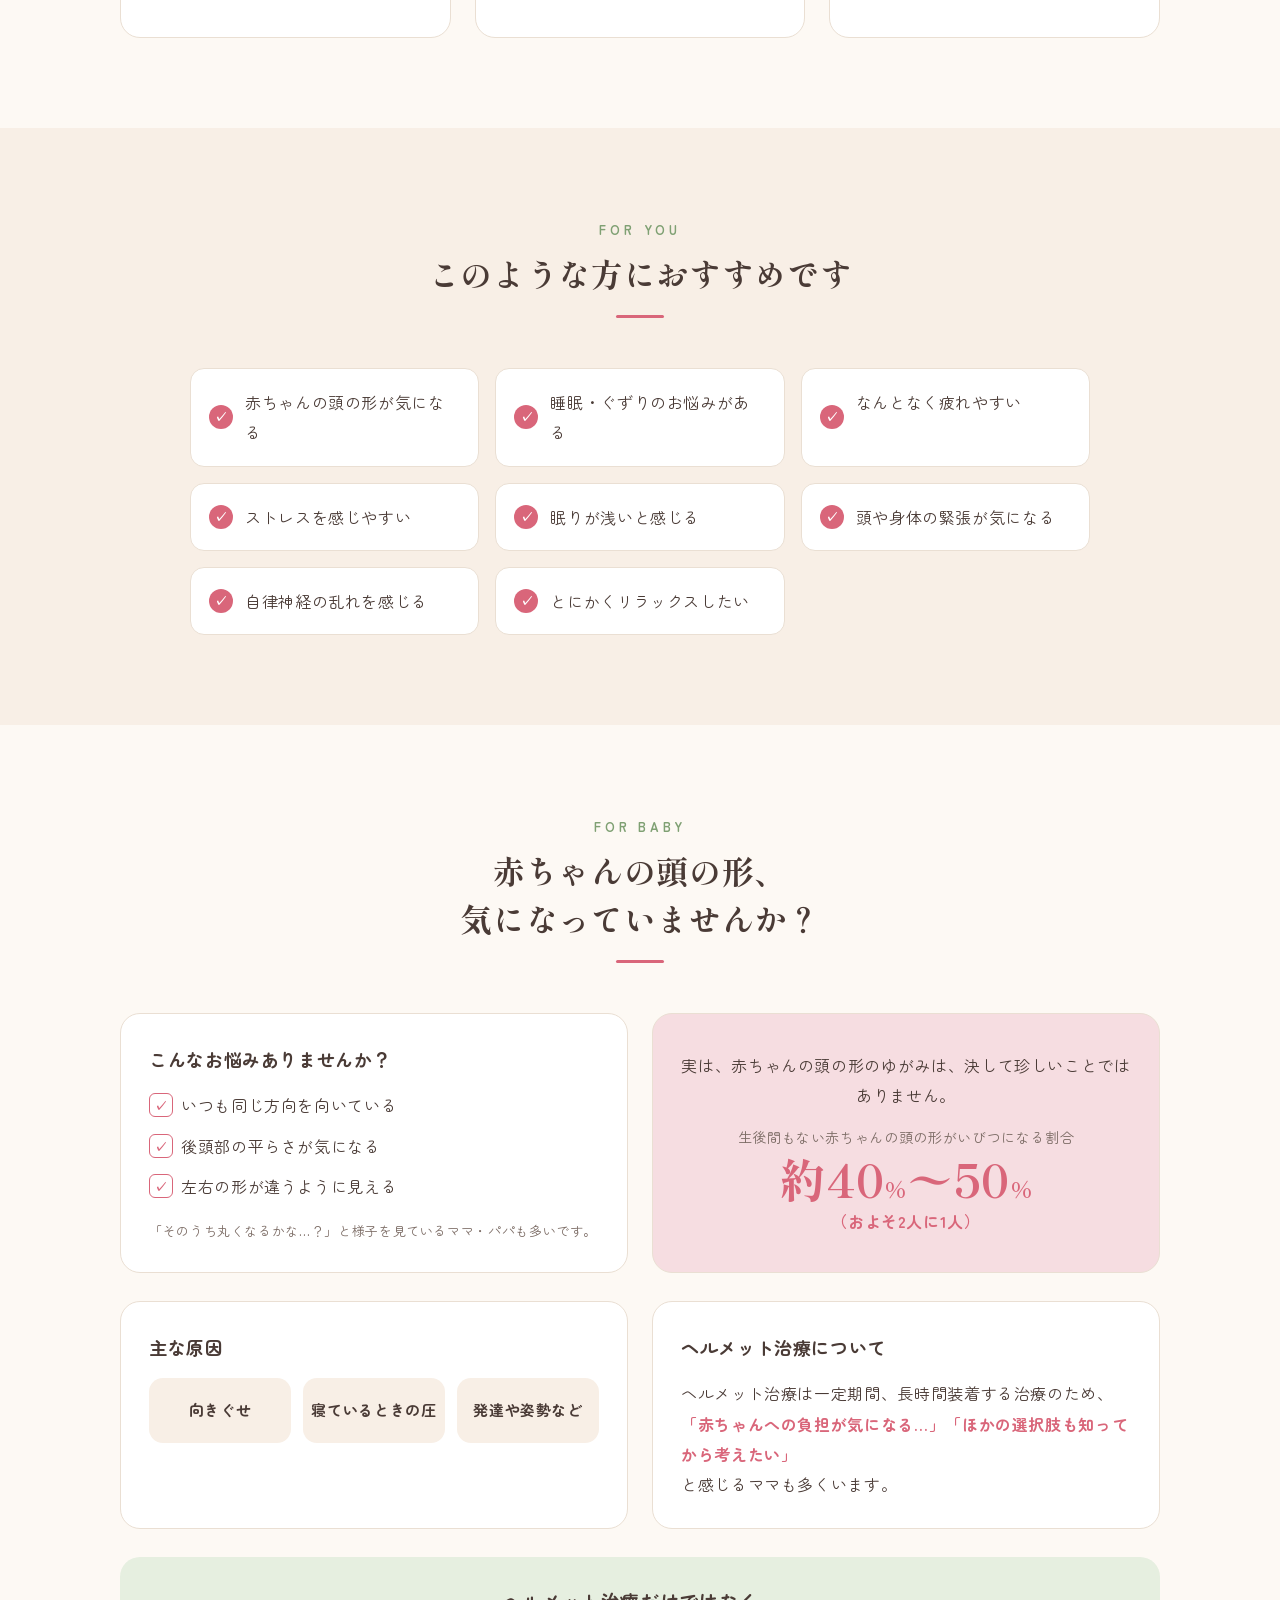
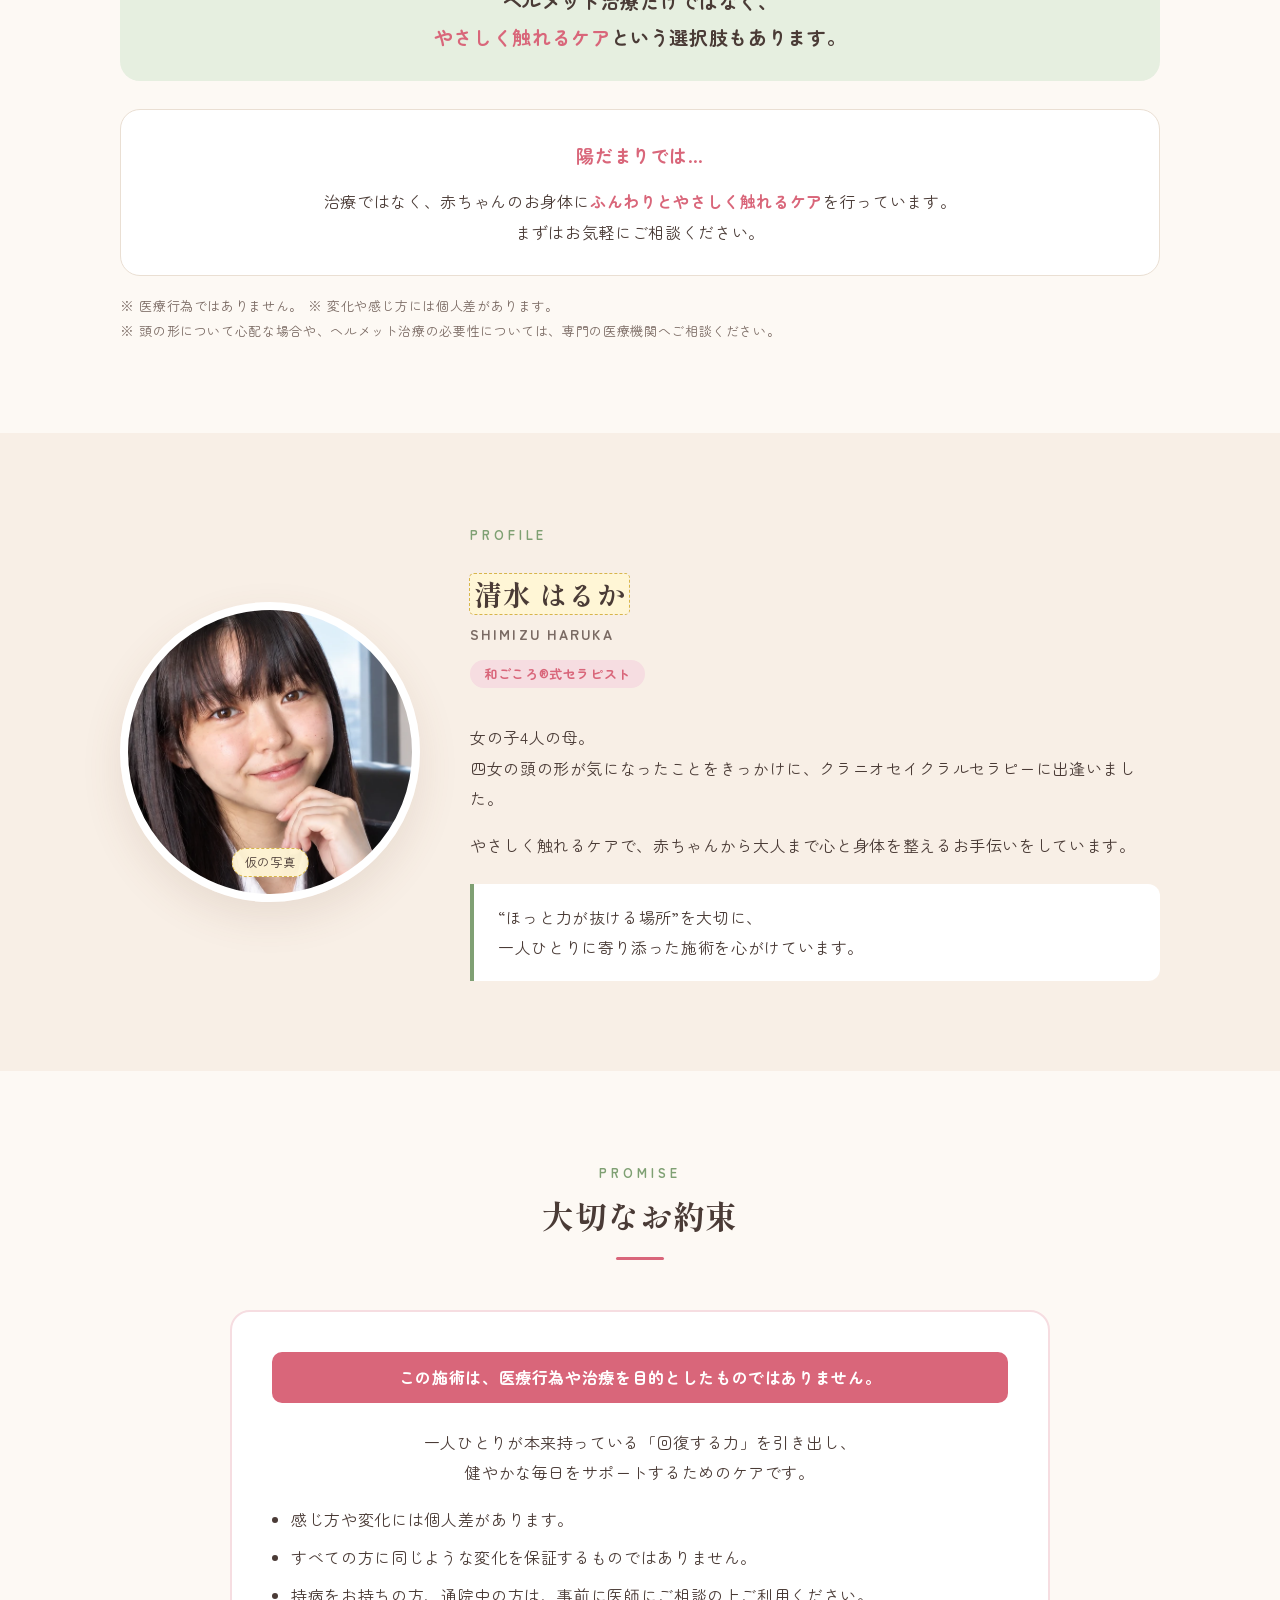
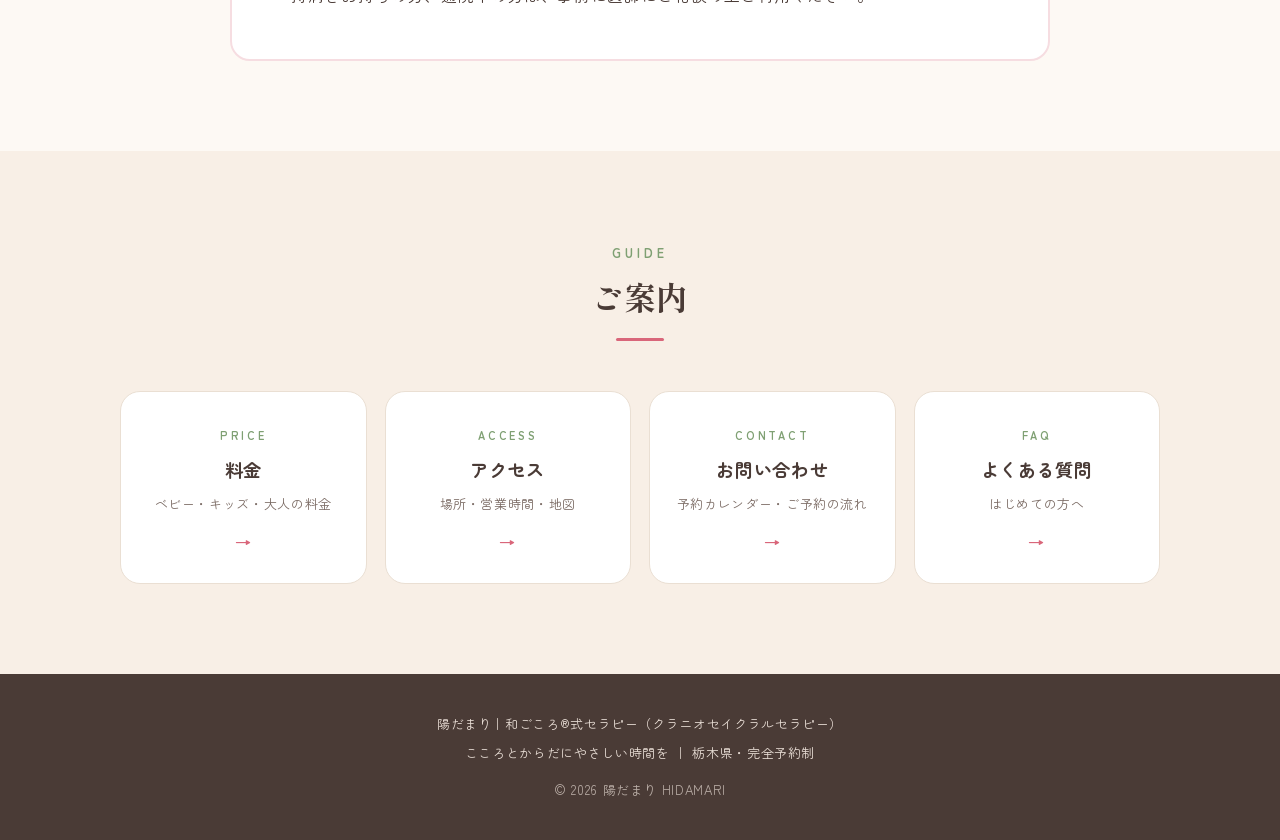
==== commit 115d64fb: "Add files via upload" ====
--- a/index.html
+++ b/index.html
@@ -171,7 +171,7 @@
   <!-- PROFILE -->
   <section id="profile" class="alt">
     <div class="wrap profile">
-      <div class="photo">プロフィール写真が入ります</div>
+      <div class="photo has-img" role="img" aria-label="プロフィール写真（仮）"><span class="temp-badge">仮の写真</span></div>
       <div>
         <div class="sec-head" style="text-align:inherit;margin-bottom:20px">
           <div class="en">PROFILE</div>
--- a/style.css
+++ b/style.css
@@ -324,3 +324,16 @@
   .cal-grid { gap: 4px; }
   .contact .info dd { margin-bottom: 10px; }
 }
+
+/* profile photo (temporary image) */
+.profile .photo.has-img {
+  position: relative;
+  background: url("profile.webp") no-repeat;
+  background-size: 210%;
+  background-position: 48% 12%;
+}
+.temp-badge {
+  position: absolute; bottom: 6%; left: 50%; transform: translateX(-50%);
+  background: rgba(255, 246, 214, .95); border: 1px dashed #d8b64a; color: var(--ink);
+  font-size: 12px; padding: 2px 12px; border-radius: 999px; white-space: nowrap;
+}
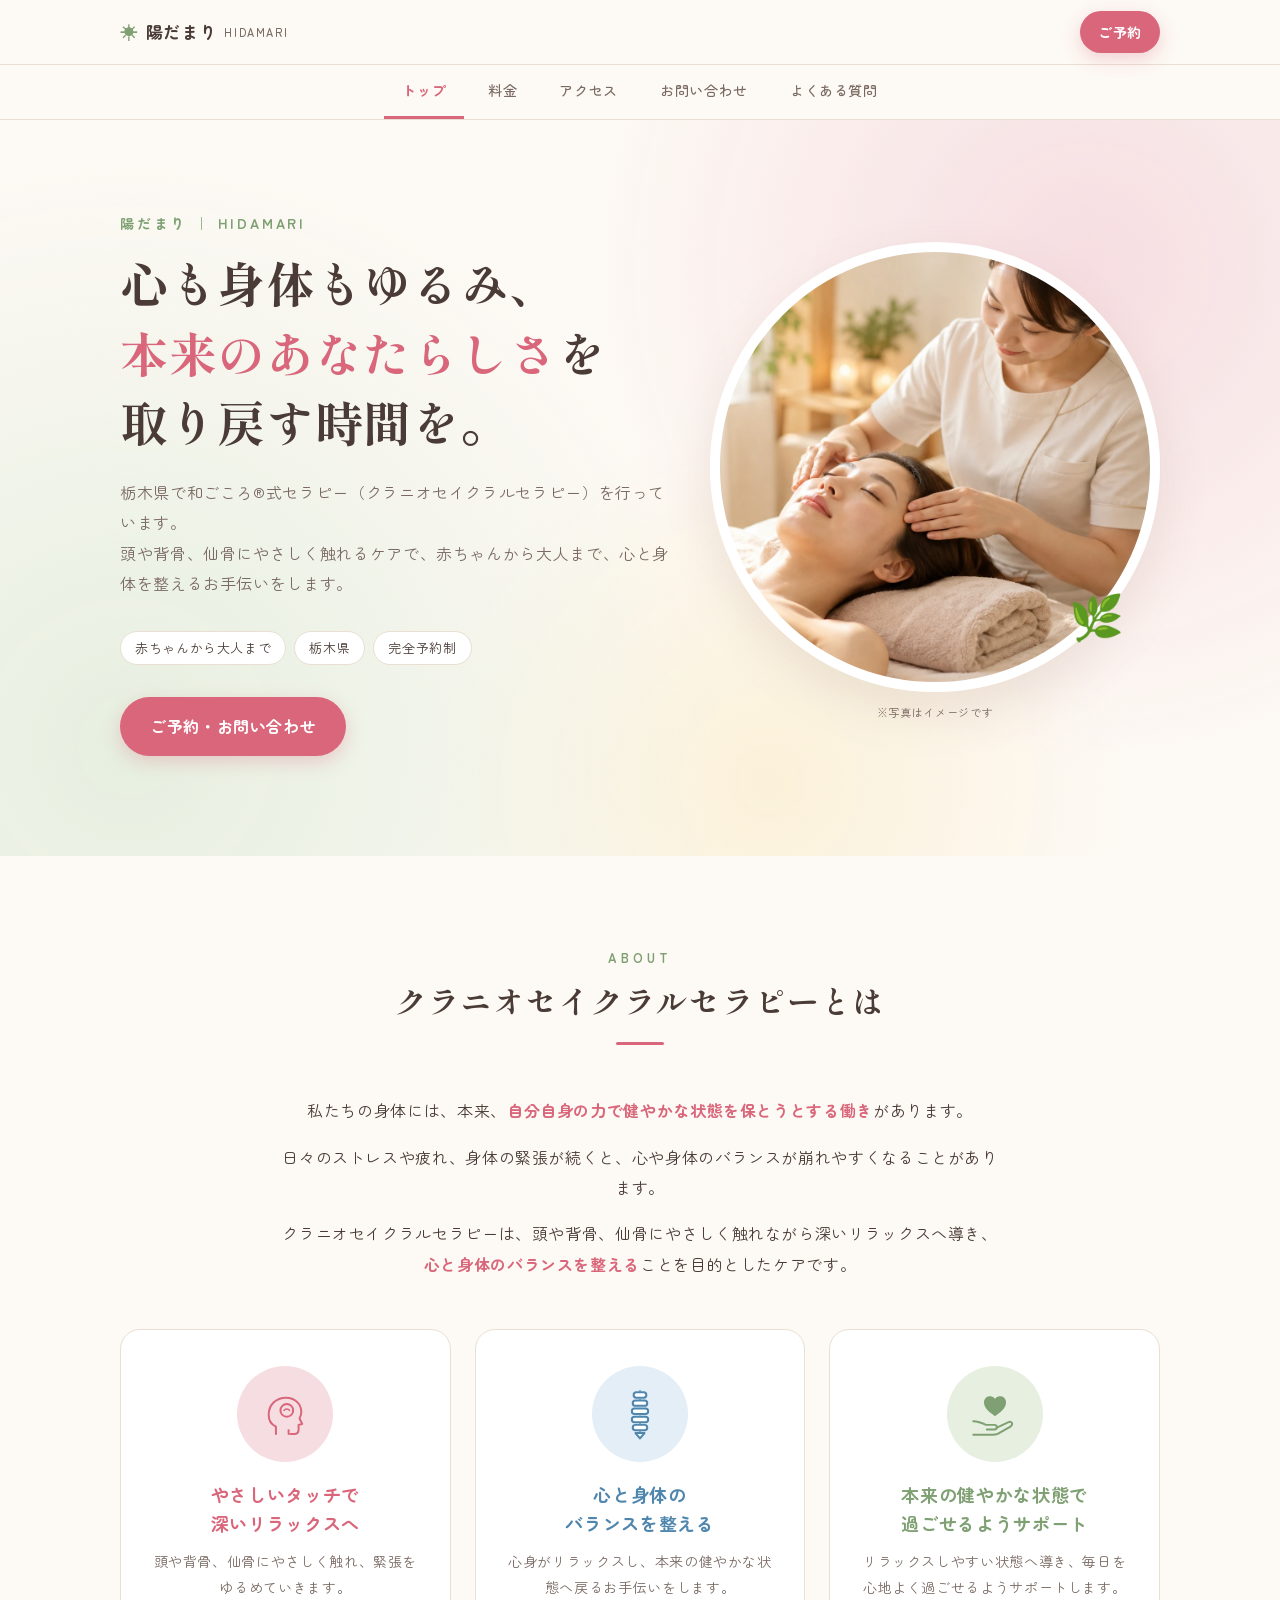
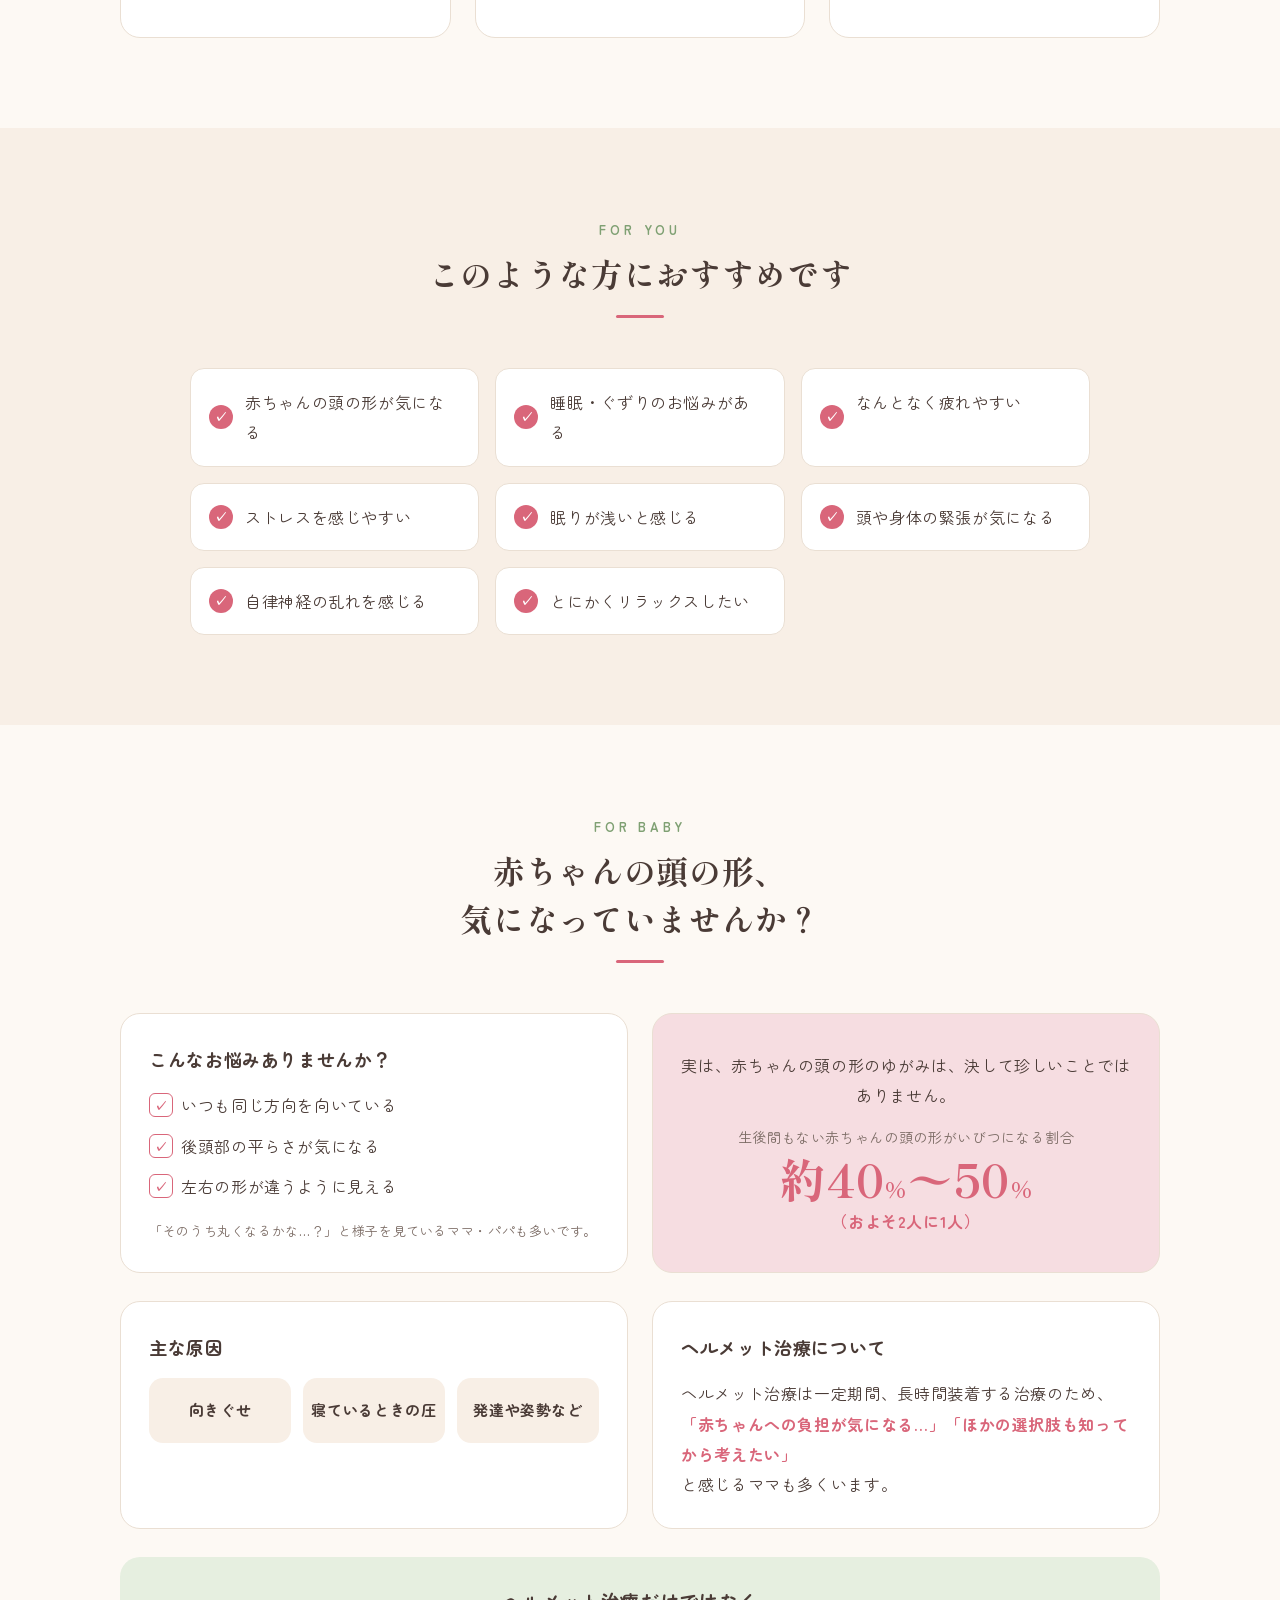
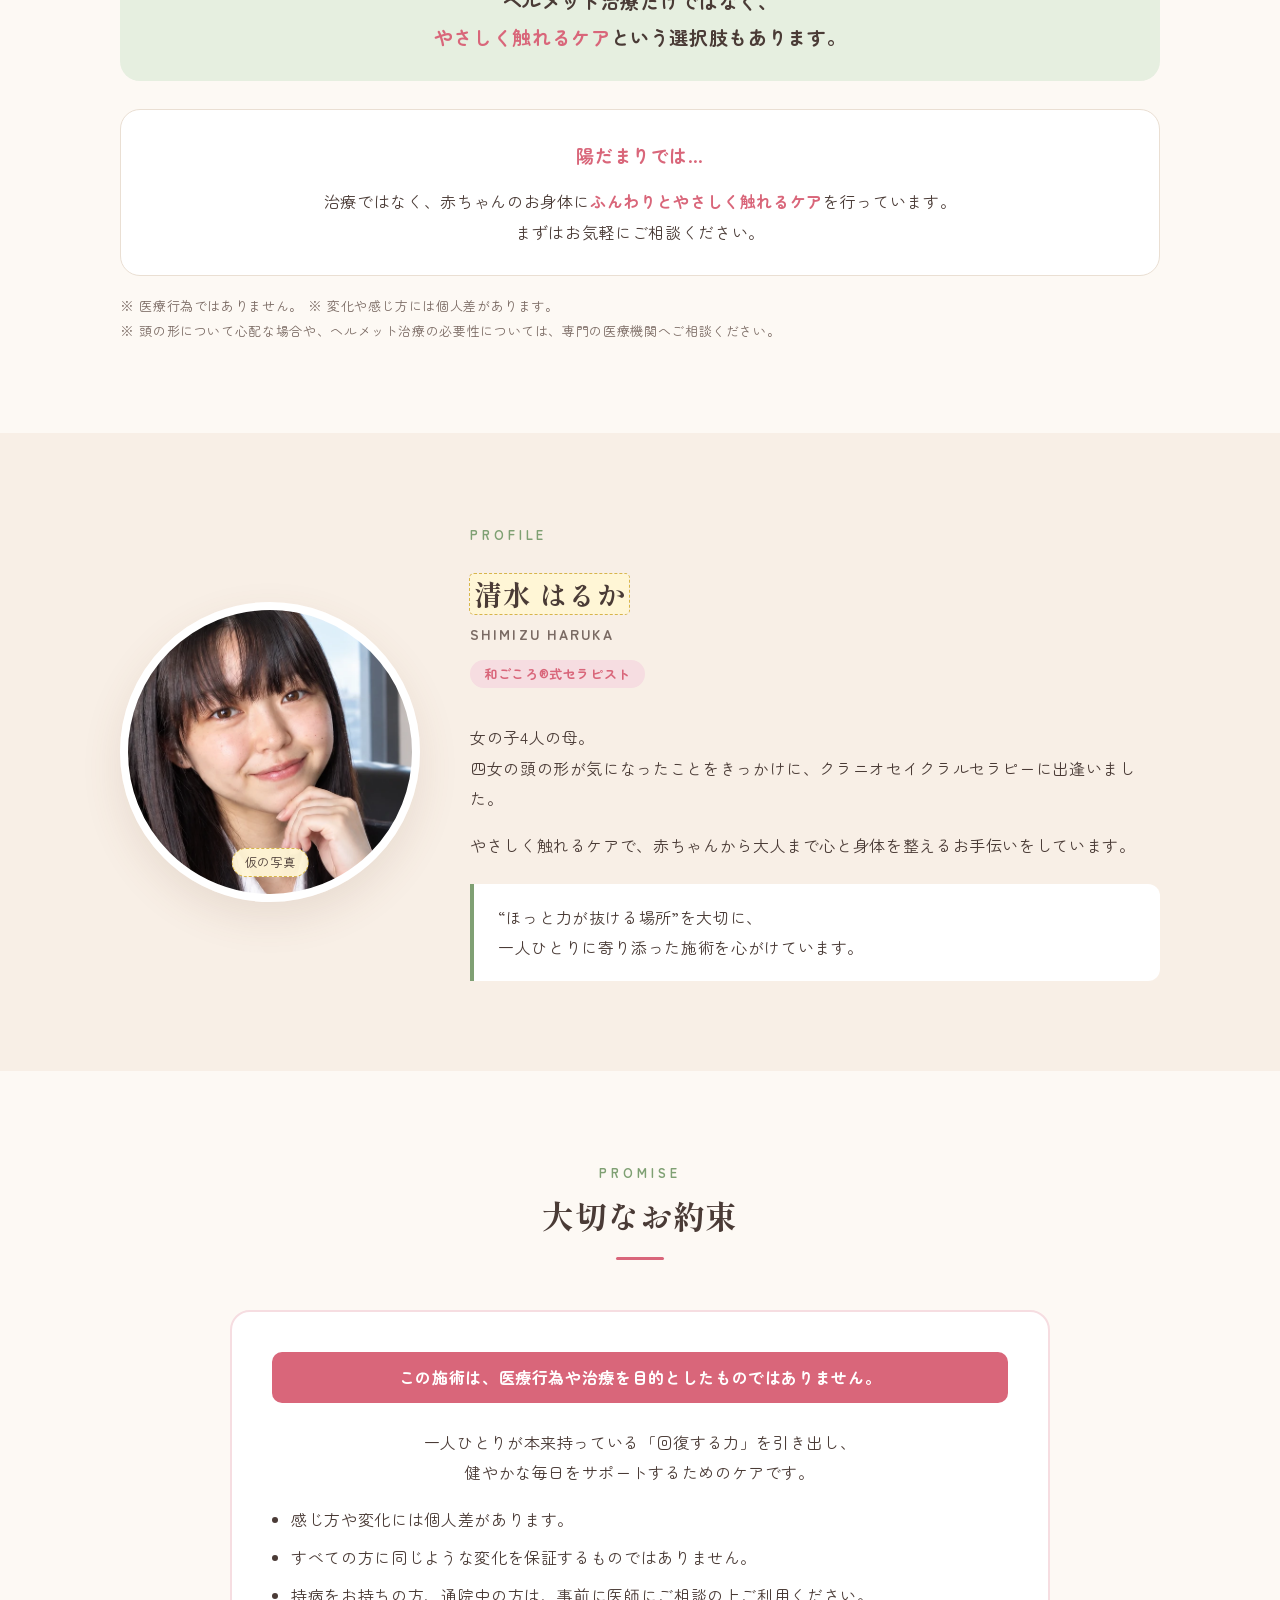
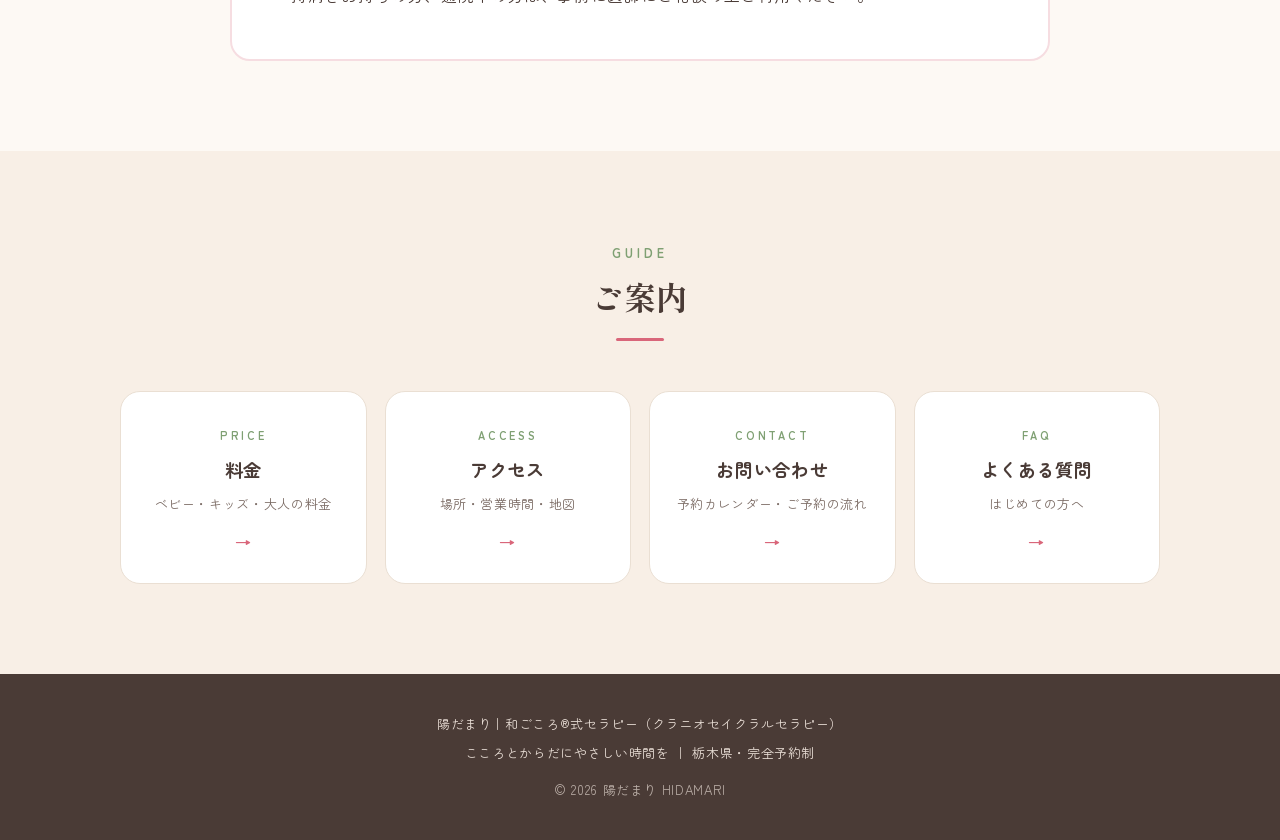
==== commit a501c454: "Add files via upload" ====
--- a/index.html
+++ b/index.html
@@ -48,7 +48,10 @@
         </div>
         <a href="contact.html" class="btn">ご予約・お問い合わせ</a>
       </div>
-      <div class="hero-visual">施術風景の写真が入ります</div>
+      <div class="hero-photo-wrap">
+        <div class="hero-visual has-img" role="img" aria-label="頭にやさしく触れる施術のイメージ"></div>
+        <p class="img-note">※写真はイメージです</p>
+      </div>
     </div>
   </div>
 
--- a/style.css
+++ b/style.css
@@ -337,3 +337,14 @@
   background: rgba(255, 246, 214, .95); border: 1px dashed #d8b64a; color: var(--ink);
   font-size: 12px; padding: 2px 12px; border-radius: 999px; white-space: nowrap;
 }
+
+/* hero photo */
+.hero-visual.has-img {
+  background: url("treatment.webp") no-repeat;
+  background-size: cover;
+  background-position: 92% 30%;
+}
+.img-note { text-align: center; font-size: 11px; color: var(--ink-soft); margin: 10px 0 0; }
+@media (max-width: 860px) {
+  .hero-photo-wrap { order: -1; }
+}
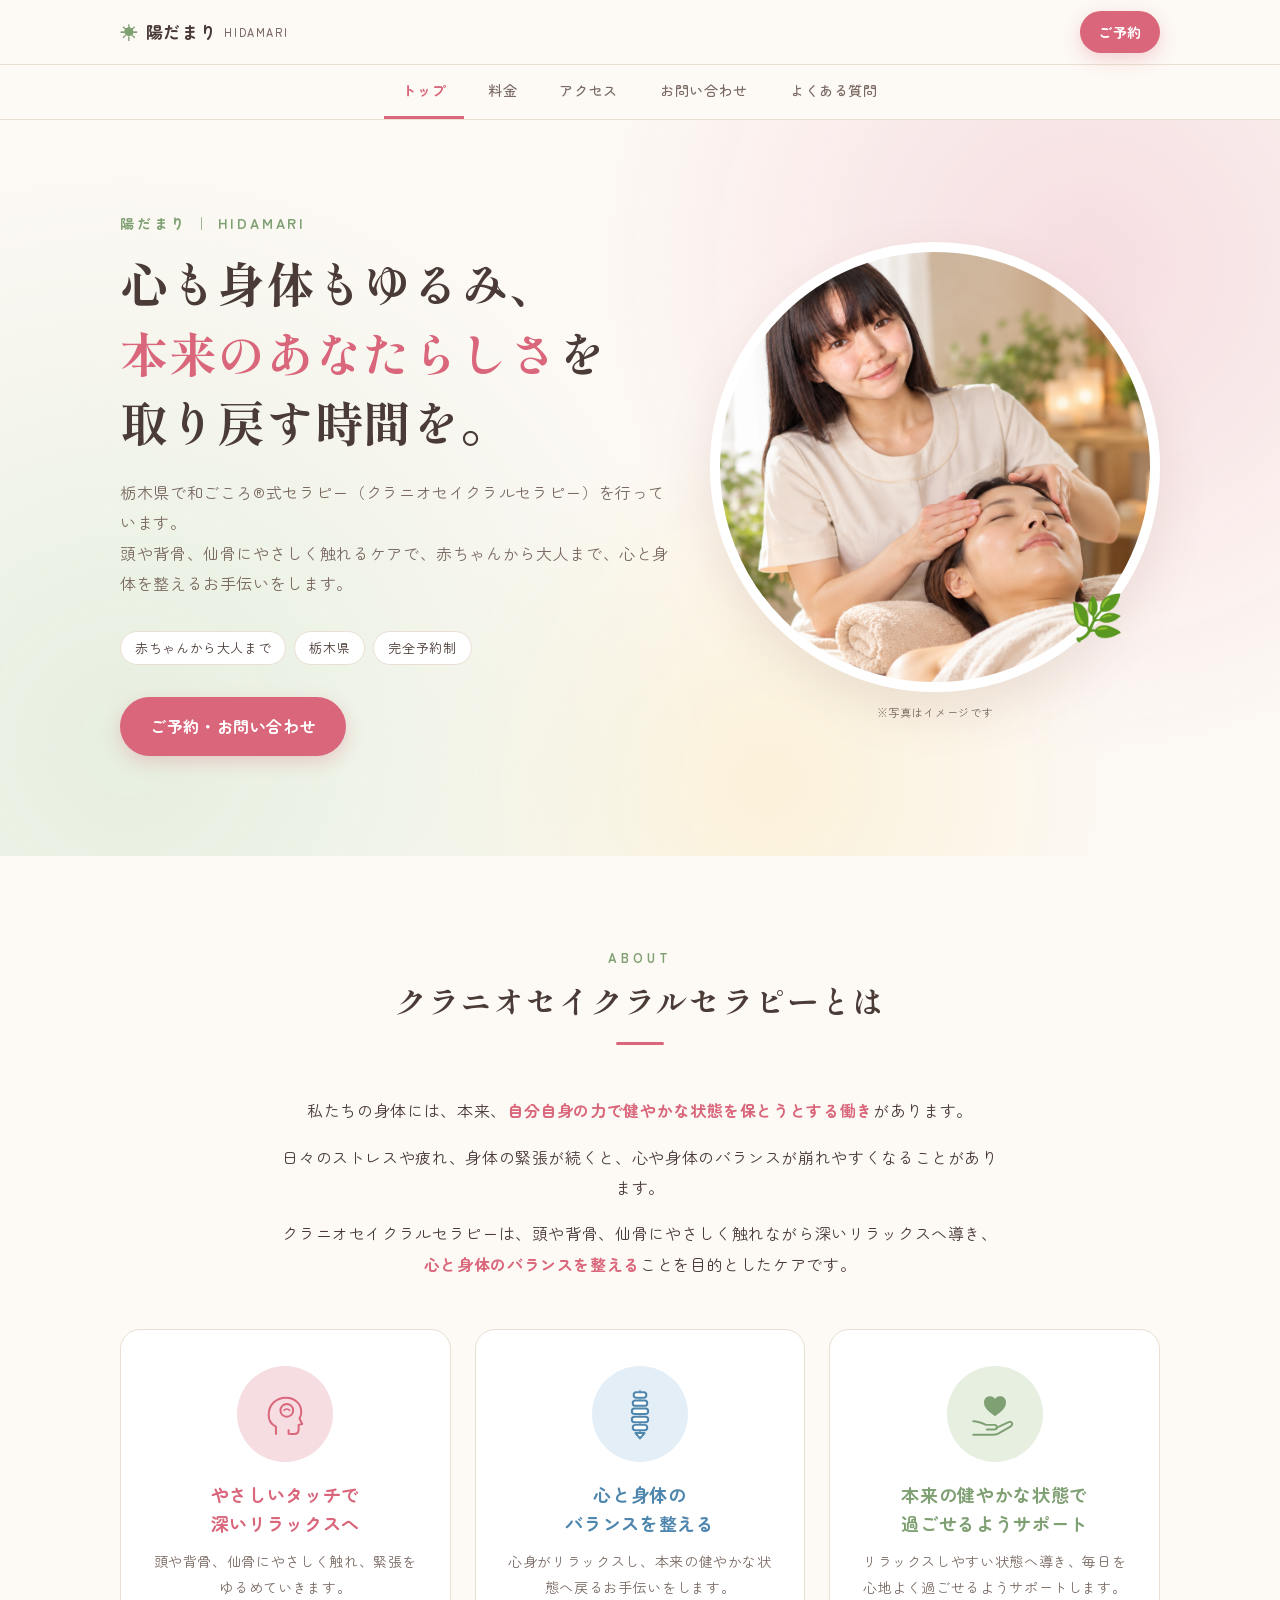
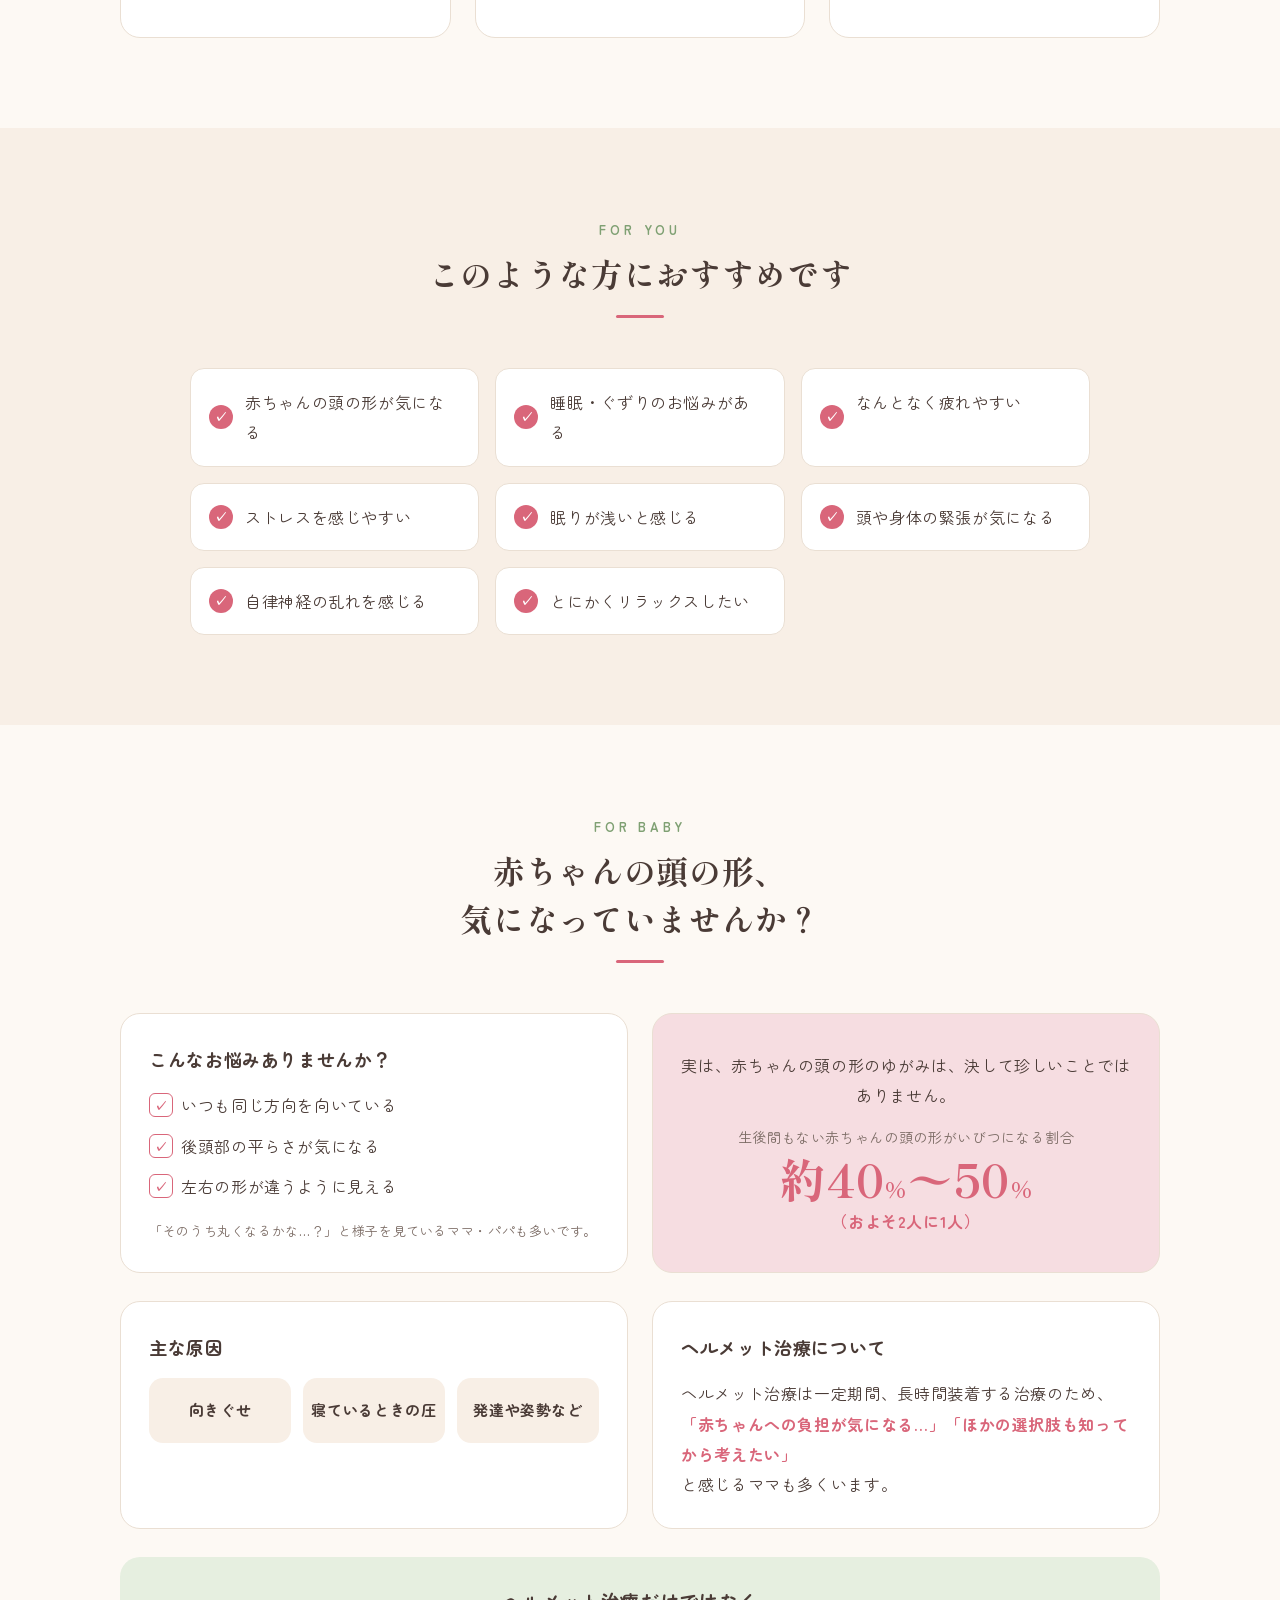
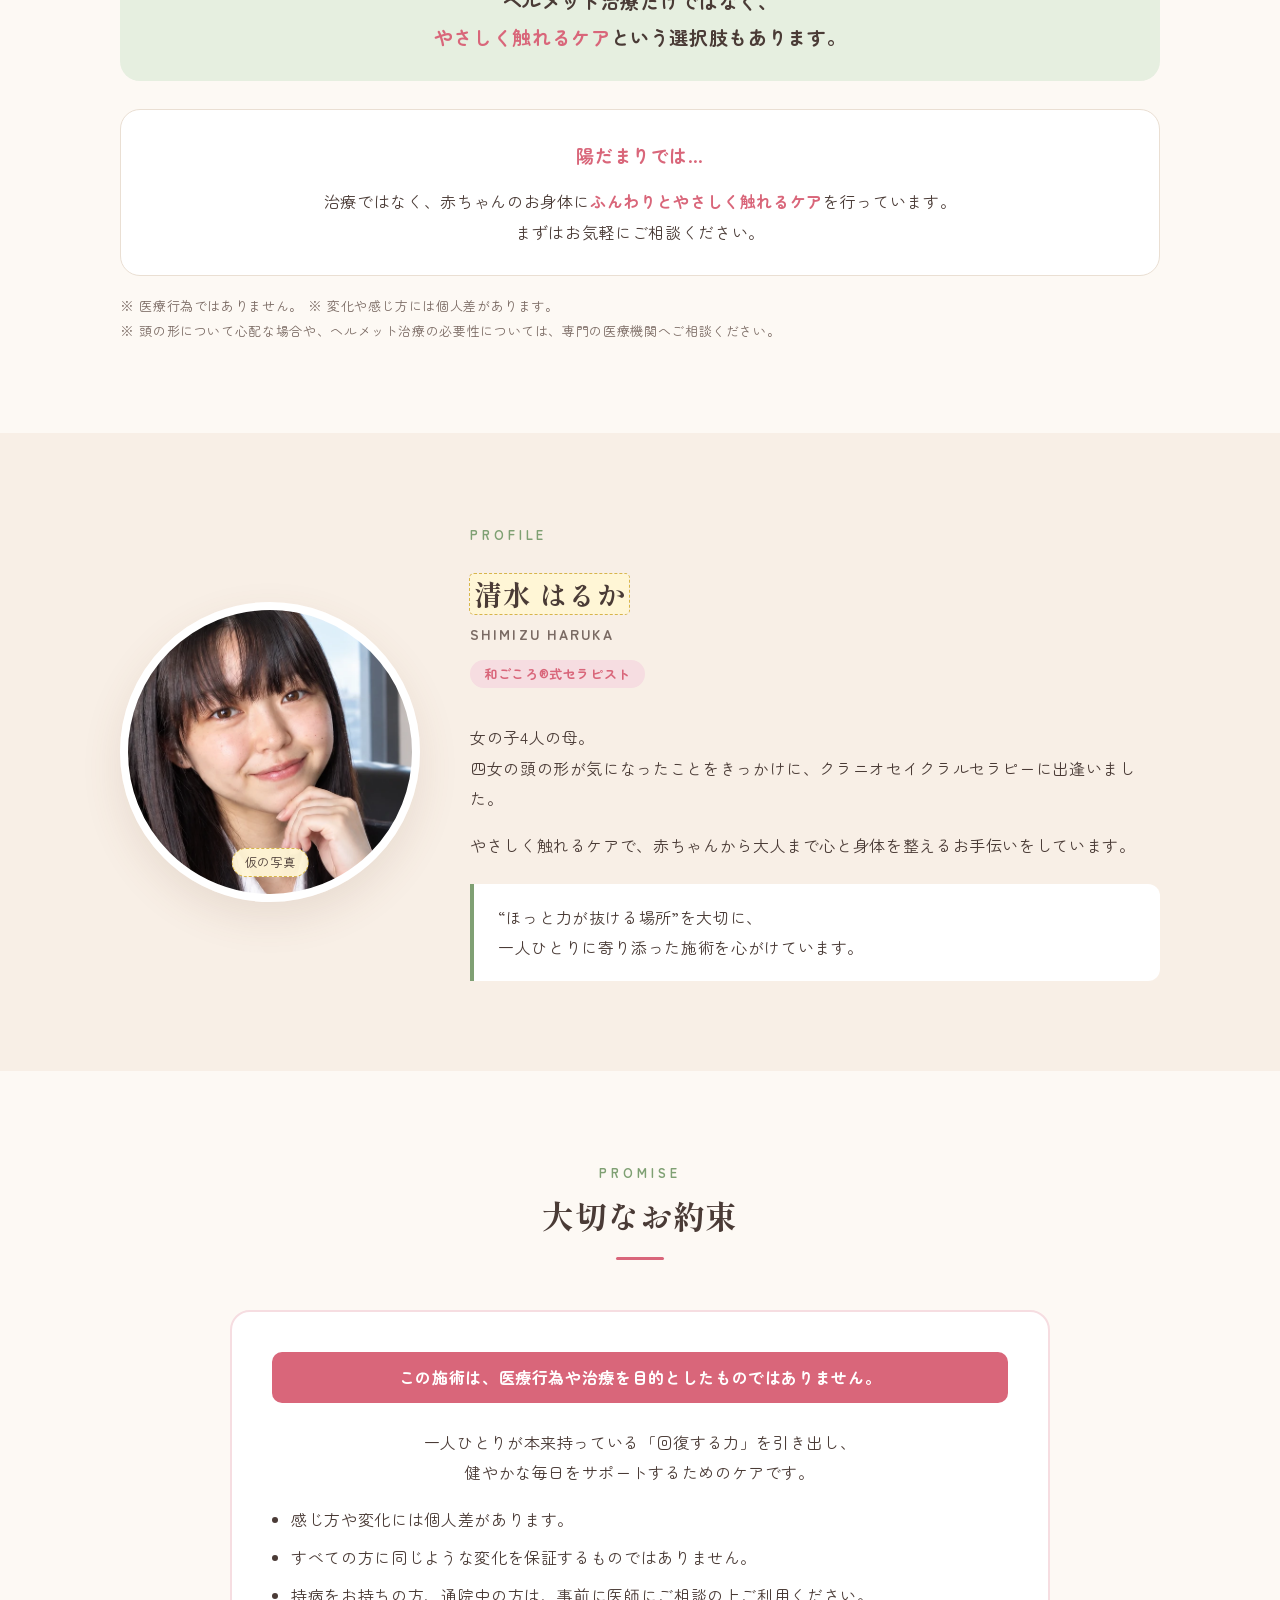
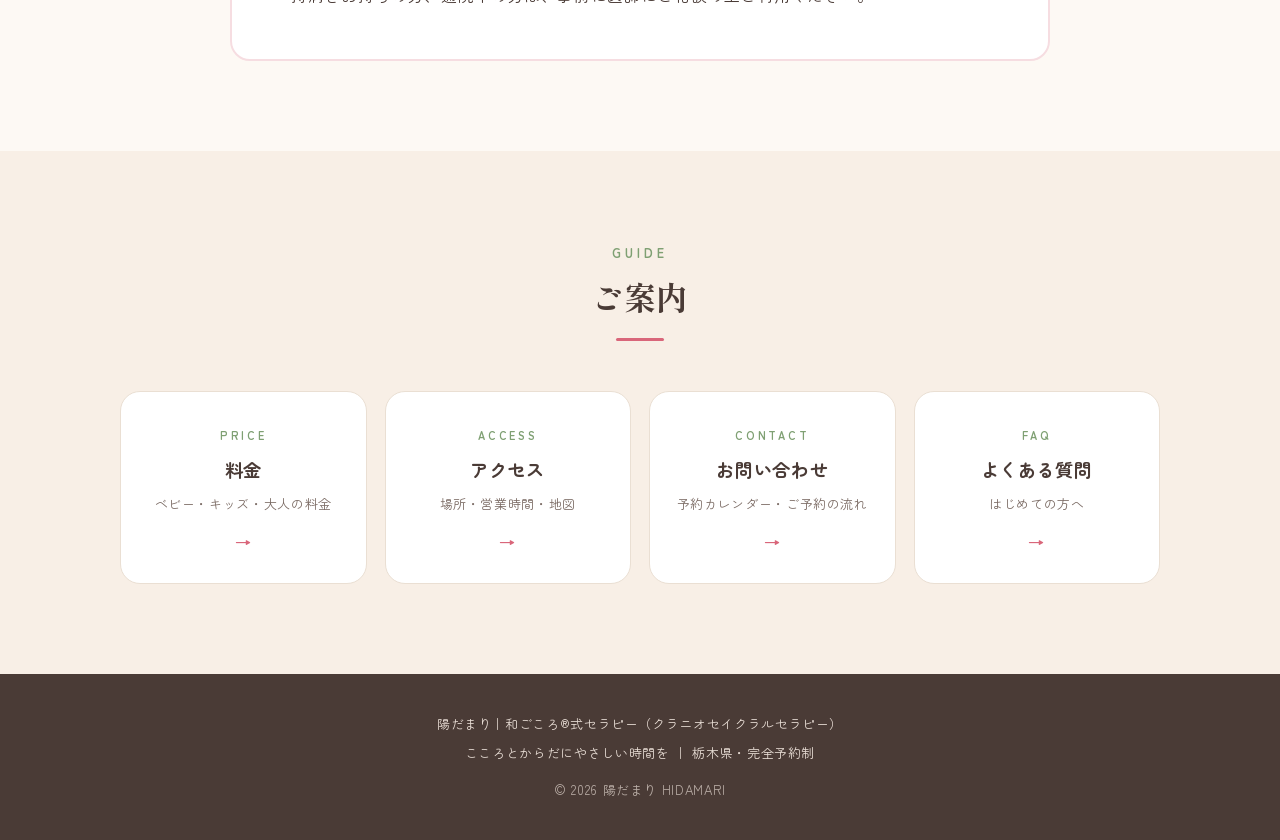
==== commit 4e7fd713: "Add files via upload" ====
--- a/index.html
+++ b/index.html
@@ -9,7 +9,7 @@
 <link rel="preconnect" href="https://fonts.googleapis.com">
 <link rel="preconnect" href="https://fonts.gstatic.com" crossorigin>
 <link href="https://fonts.googleapis.com/css2?family=Zen+Maru+Gothic:wght@400;500;700&family=Shippori+Mincho:wght@500;700&display=swap" rel="stylesheet">
-<link rel="stylesheet" href="style.css">
+<link rel="stylesheet" href="style.css?v=5">
 </head>
 <body>
 
--- a/style.css
+++ b/style.css
@@ -340,9 +340,9 @@
 
 /* hero photo */
 .hero-visual.has-img {
-  background: url("treatment.webp") no-repeat;
+  background: url("treatment.png") no-repeat;
   background-size: cover;
-  background-position: 92% 30%;
+  background-position: 68% 50%;
 }
 .img-note { text-align: center; font-size: 11px; color: var(--ink-soft); margin: 10px 0 0; }
 @media (max-width: 860px) {
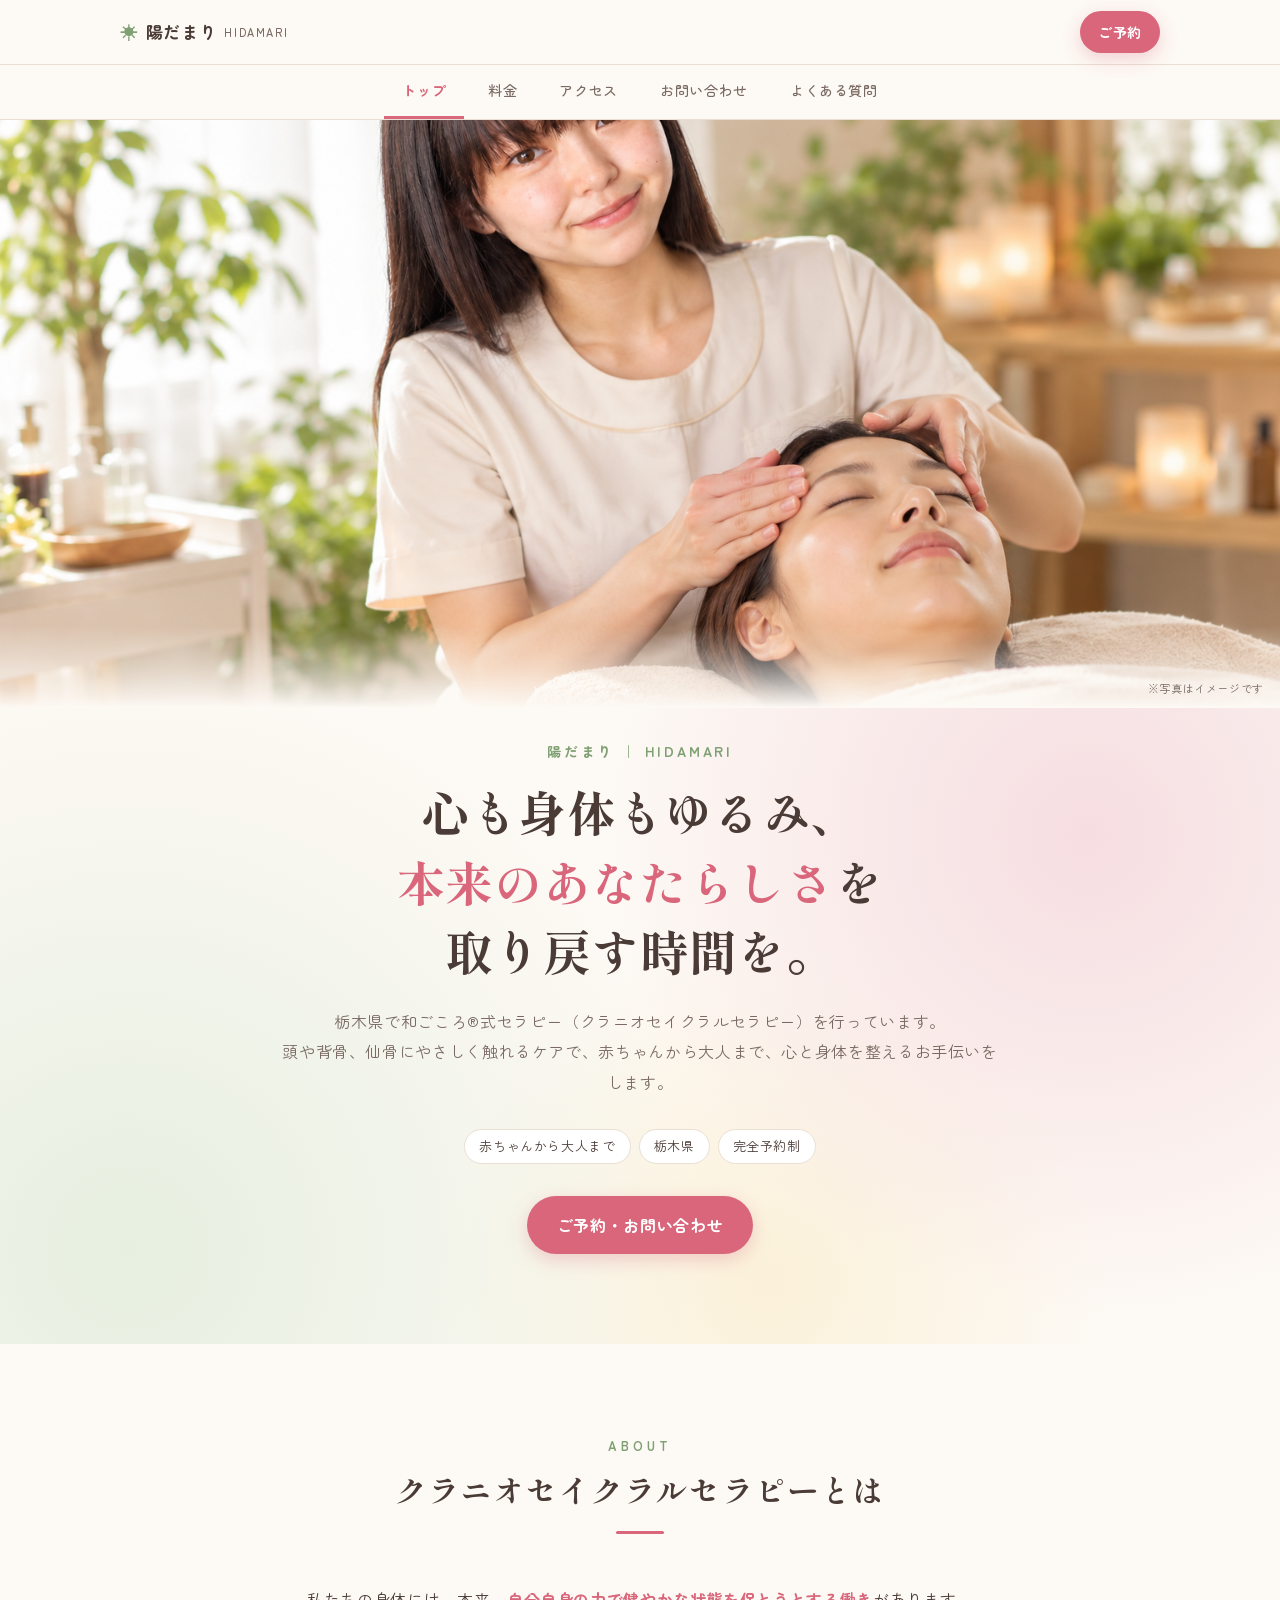
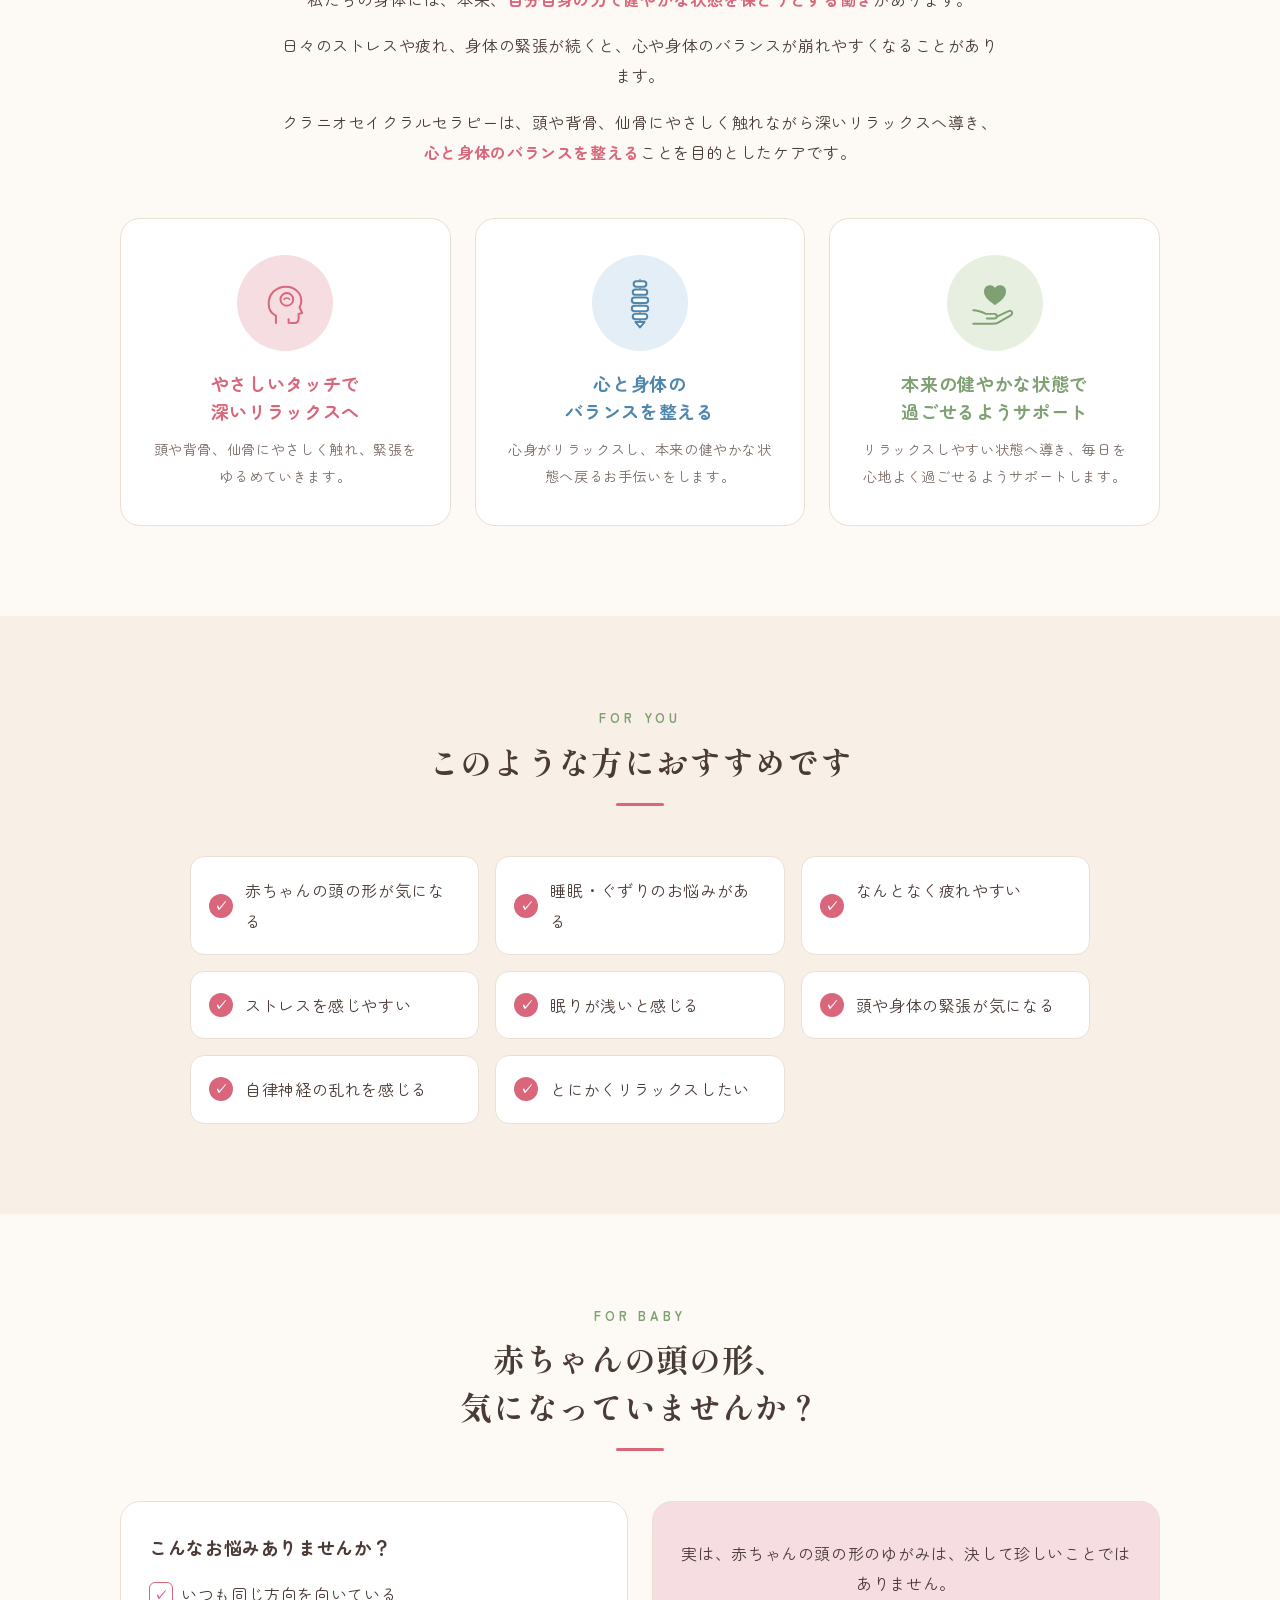
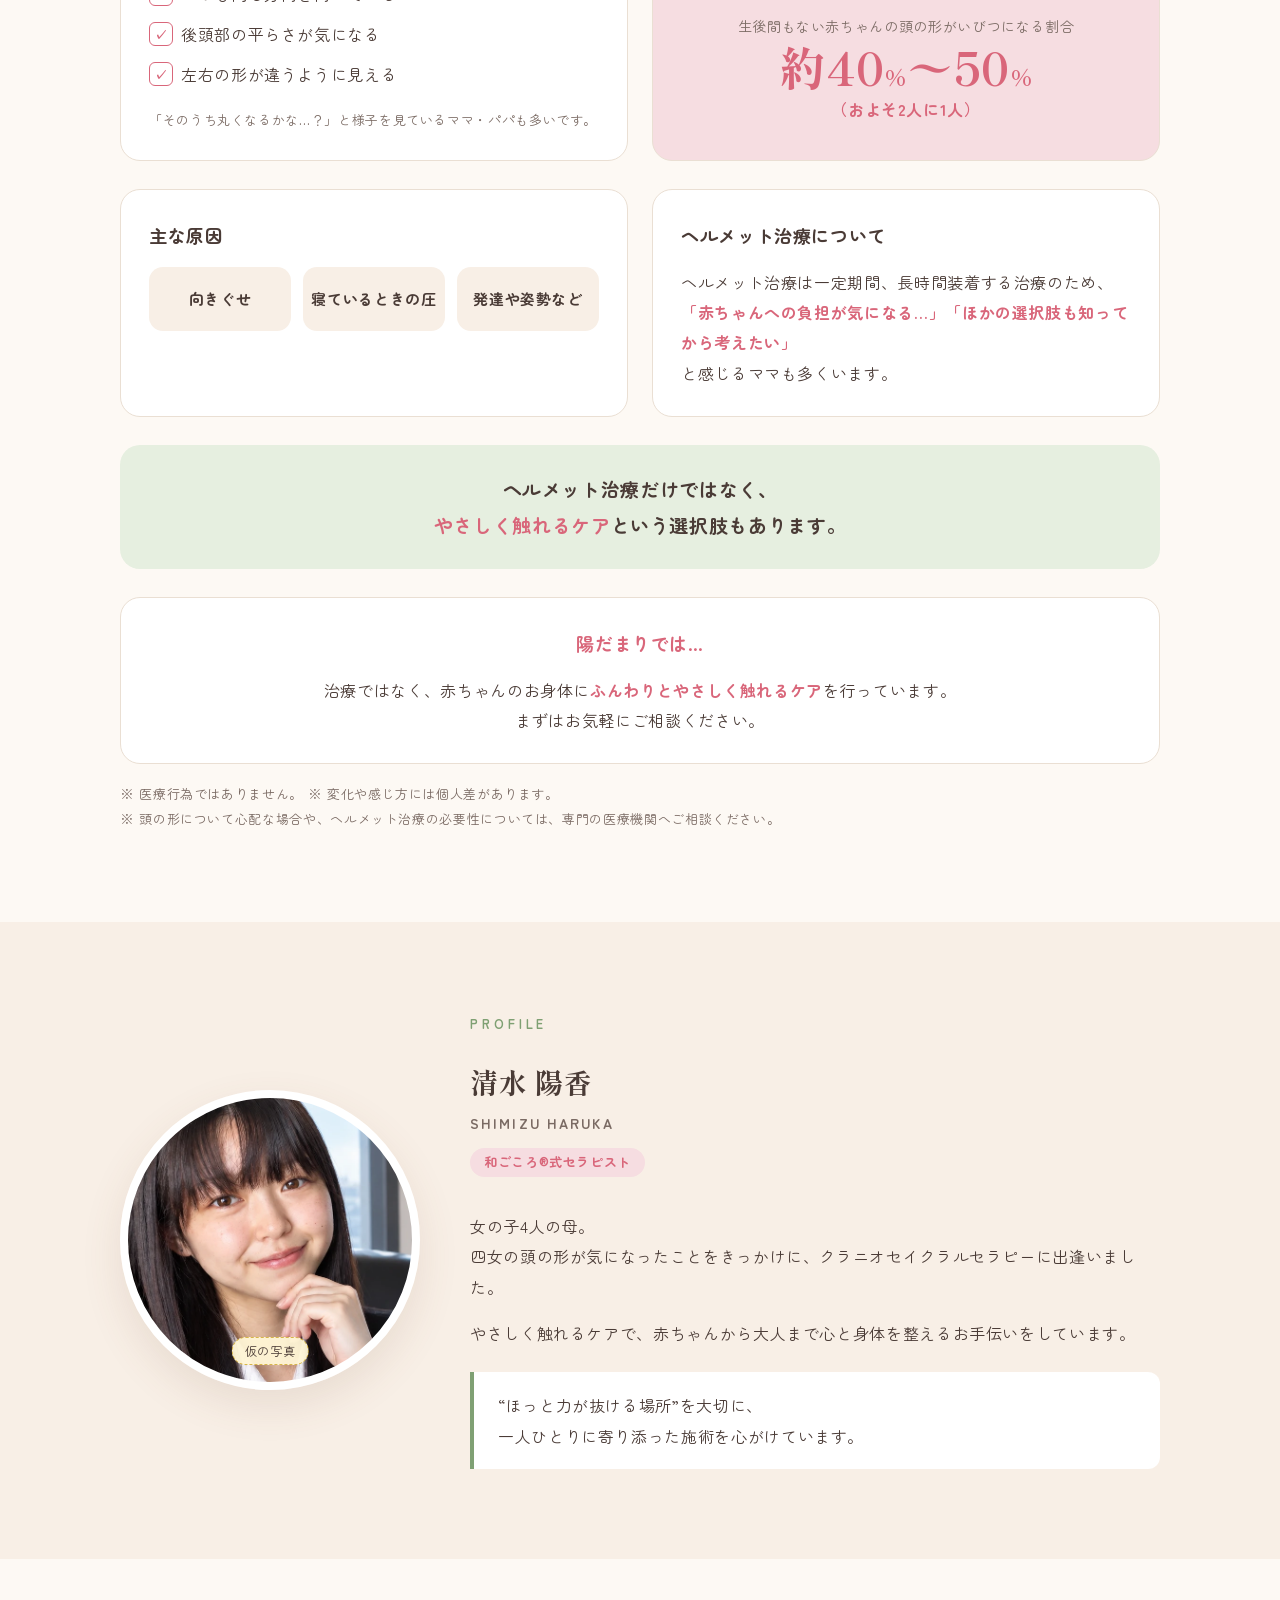
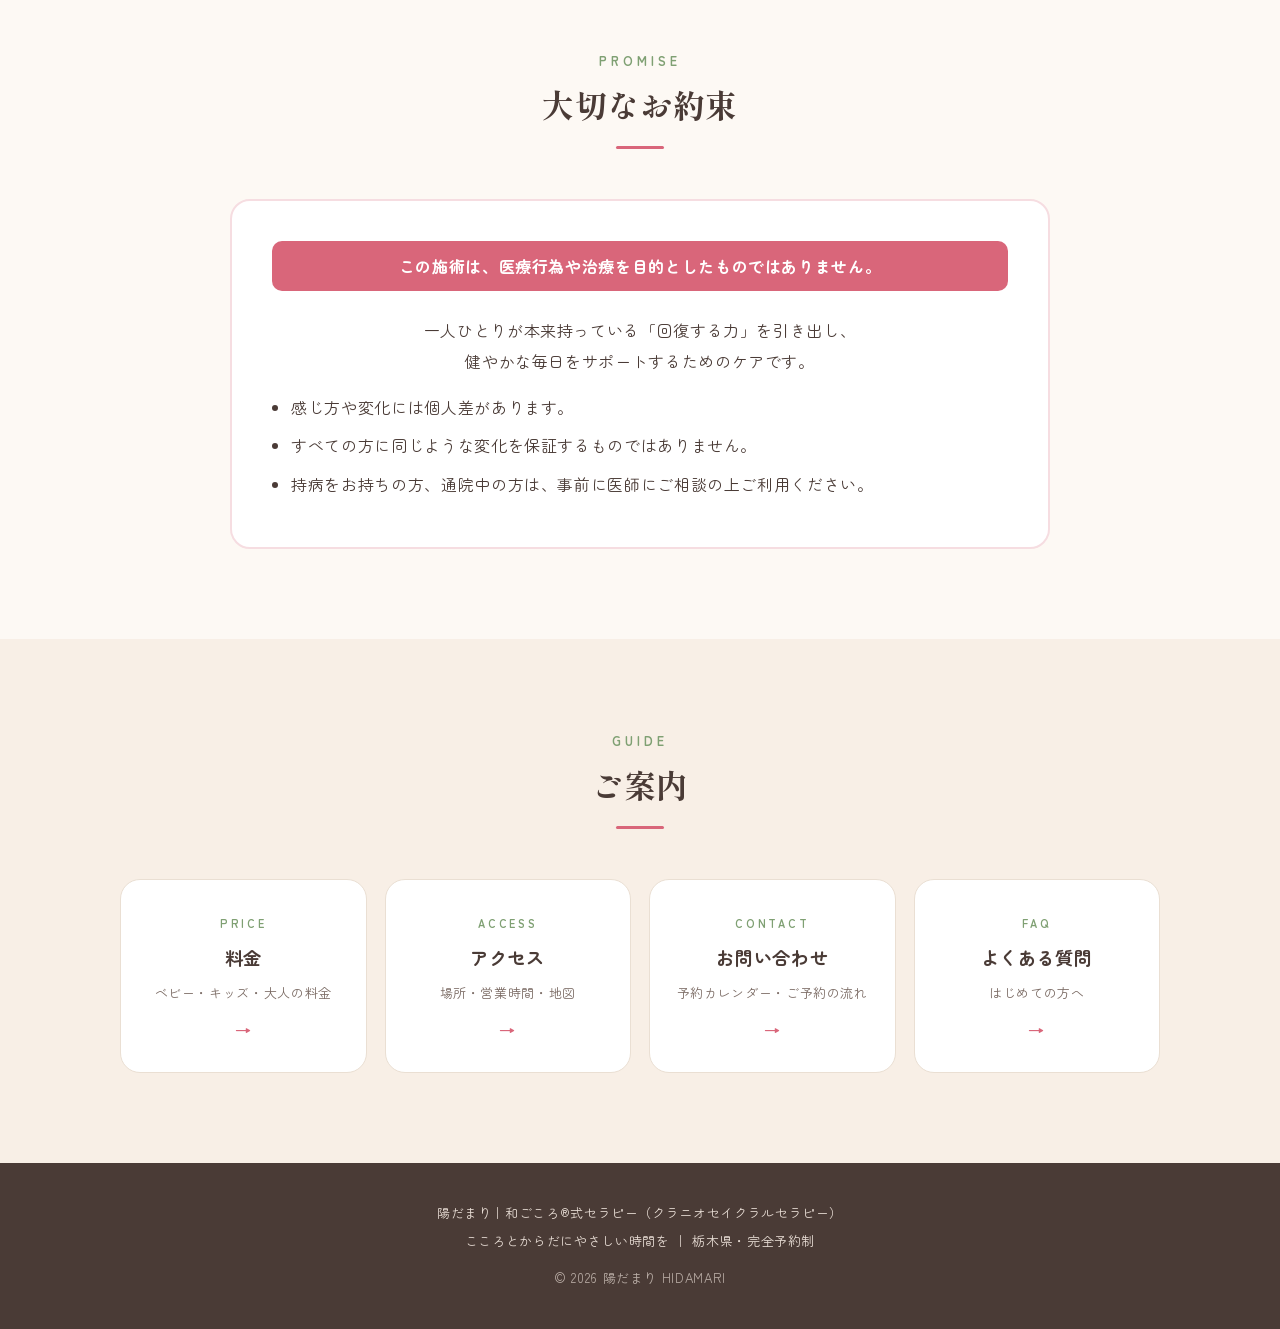
==== commit dceb12e8: "Add files via upload" ====
--- a/index.html
+++ b/index.html
@@ -9,7 +9,7 @@
 <link rel="preconnect" href="https://fonts.googleapis.com">
 <link rel="preconnect" href="https://fonts.gstatic.com" crossorigin>
 <link href="https://fonts.googleapis.com/css2?family=Zen+Maru+Gothic:wght@400;500;700&family=Shippori+Mincho:wght@500;700&display=swap" rel="stylesheet">
-<link rel="stylesheet" href="style.css?v=5">
+<link rel="stylesheet" href="style.css?v=6">
 </head>
 <body>
 
@@ -32,7 +32,10 @@
 <main>
 
   <!-- HERO -->
-  <div class="hero">
+  <div class="hero-banner" role="img" aria-label="頭にやさしく触れる施術のイメージ">
+    <p class="img-note">※写真はイメージです</p>
+  </div>
+  <div class="hero hero-under">
     <div class="wrap">
       <div>
         <div class="eyebrow">陽だまり ｜ HIDAMARI</div>
@@ -47,10 +50,6 @@
           <span>完全予約制</span>
         </div>
         <a href="contact.html" class="btn">ご予約・お問い合わせ</a>
-      </div>
-      <div class="hero-photo-wrap">
-        <div class="hero-visual has-img" role="img" aria-label="頭にやさしく触れる施術のイメージ"></div>
-        <p class="img-note">※写真はイメージです</p>
       </div>
     </div>
   </div>
@@ -179,7 +178,7 @@
         <div class="sec-head" style="text-align:inherit;margin-bottom:20px">
           <div class="en">PROFILE</div>
         </div>
-        <h2 class="name mincho"><span class="placeholder">清水 はるか</span><small>SHIMIZU HARUKA</small></h2>
+        <h2 class="name mincho">清水 陽香<small>SHIMIZU HARUKA</small></h2>
         <span class="role">和ごころ®式セラピスト</span>
         <p>女の子4人の母。<br>四女の頭の形が気になったことをきっかけに、クラニオセイクラルセラピーに出逢いました。</p>
         <p>やさしく触れるケアで、赤ちゃんから大人まで心と身体を整えるお手伝いをしています。</p>
--- a/style.css
+++ b/style.css
@@ -338,13 +338,24 @@
   font-size: 12px; padding: 2px 12px; border-radius: 999px; white-space: nowrap;
 }
 
-/* hero photo */
-.hero-visual.has-img {
-  background: url("treatment.png") no-repeat;
-  background-size: cover;
-  background-position: 68% 50%;
-}
-.img-note { text-align: center; font-size: 11px; color: var(--ink-soft); margin: 10px 0 0; }
+/* hero banner (full-width photo) */
+.hero-banner {
+  position: relative;
+  height: clamp(300px, 46vw, 620px);
+  background: url("treatment.png") center 55% / cover no-repeat;
+}
+.hero-banner::after {
+  content: ""; position: absolute; left: 0; right: 0; bottom: 0; height: 14%;
+  background: linear-gradient(to bottom, rgba(253, 249, 244, 0), var(--bg));
+}
+.hero-banner .img-note {
+  position: absolute; right: 16px; bottom: 10px; z-index: 1; margin: 0;
+  font-size: 11px; color: var(--ink-soft);
+}
+.hero.hero-under { padding: 30px 0 90px; text-align: center; }
+.hero.hero-under .wrap { display: block; max-width: 760px; }
+.hero.hero-under .tags { justify-content: center; }
 @media (max-width: 860px) {
-  .hero-photo-wrap { order: -1; }
-}
+  .hero-banner { height: 62vw; background-position: 45% 30%; }
+  .hero.hero-under { padding: 20px 0 60px; }
+}
